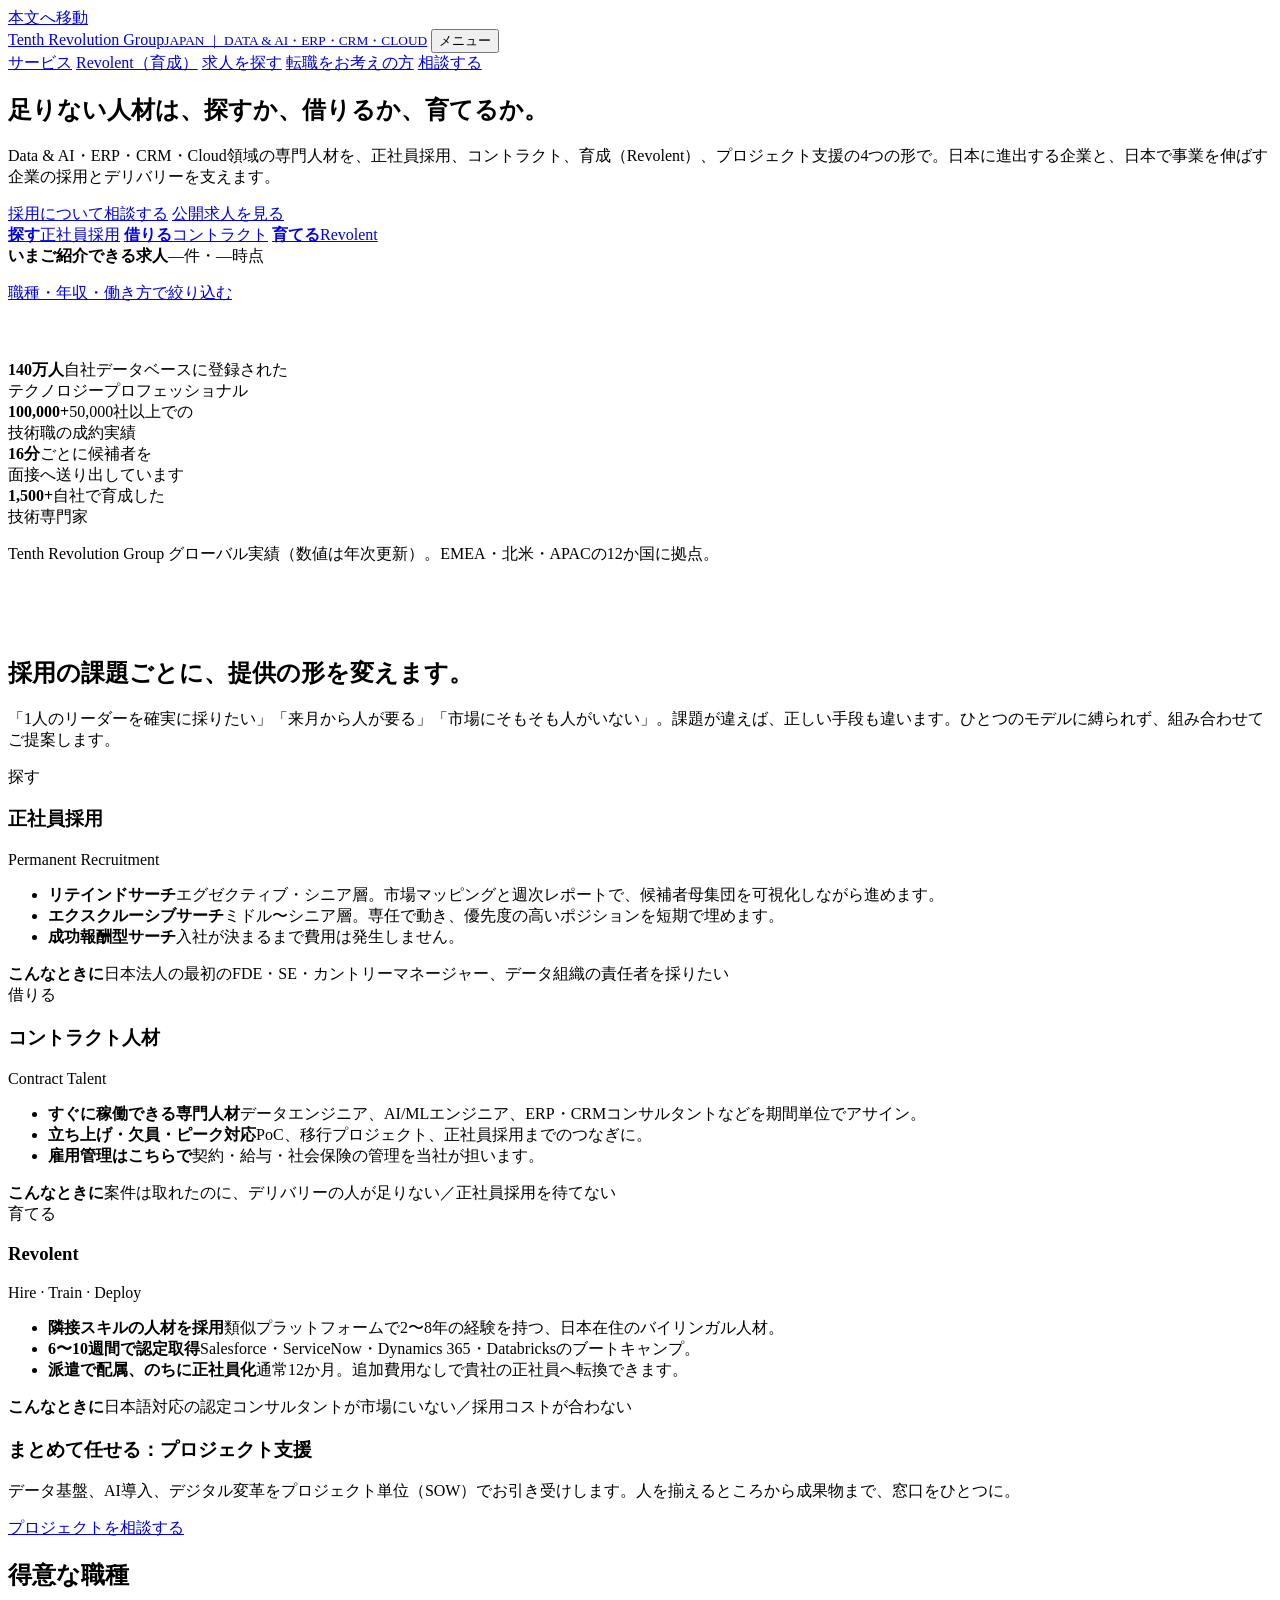
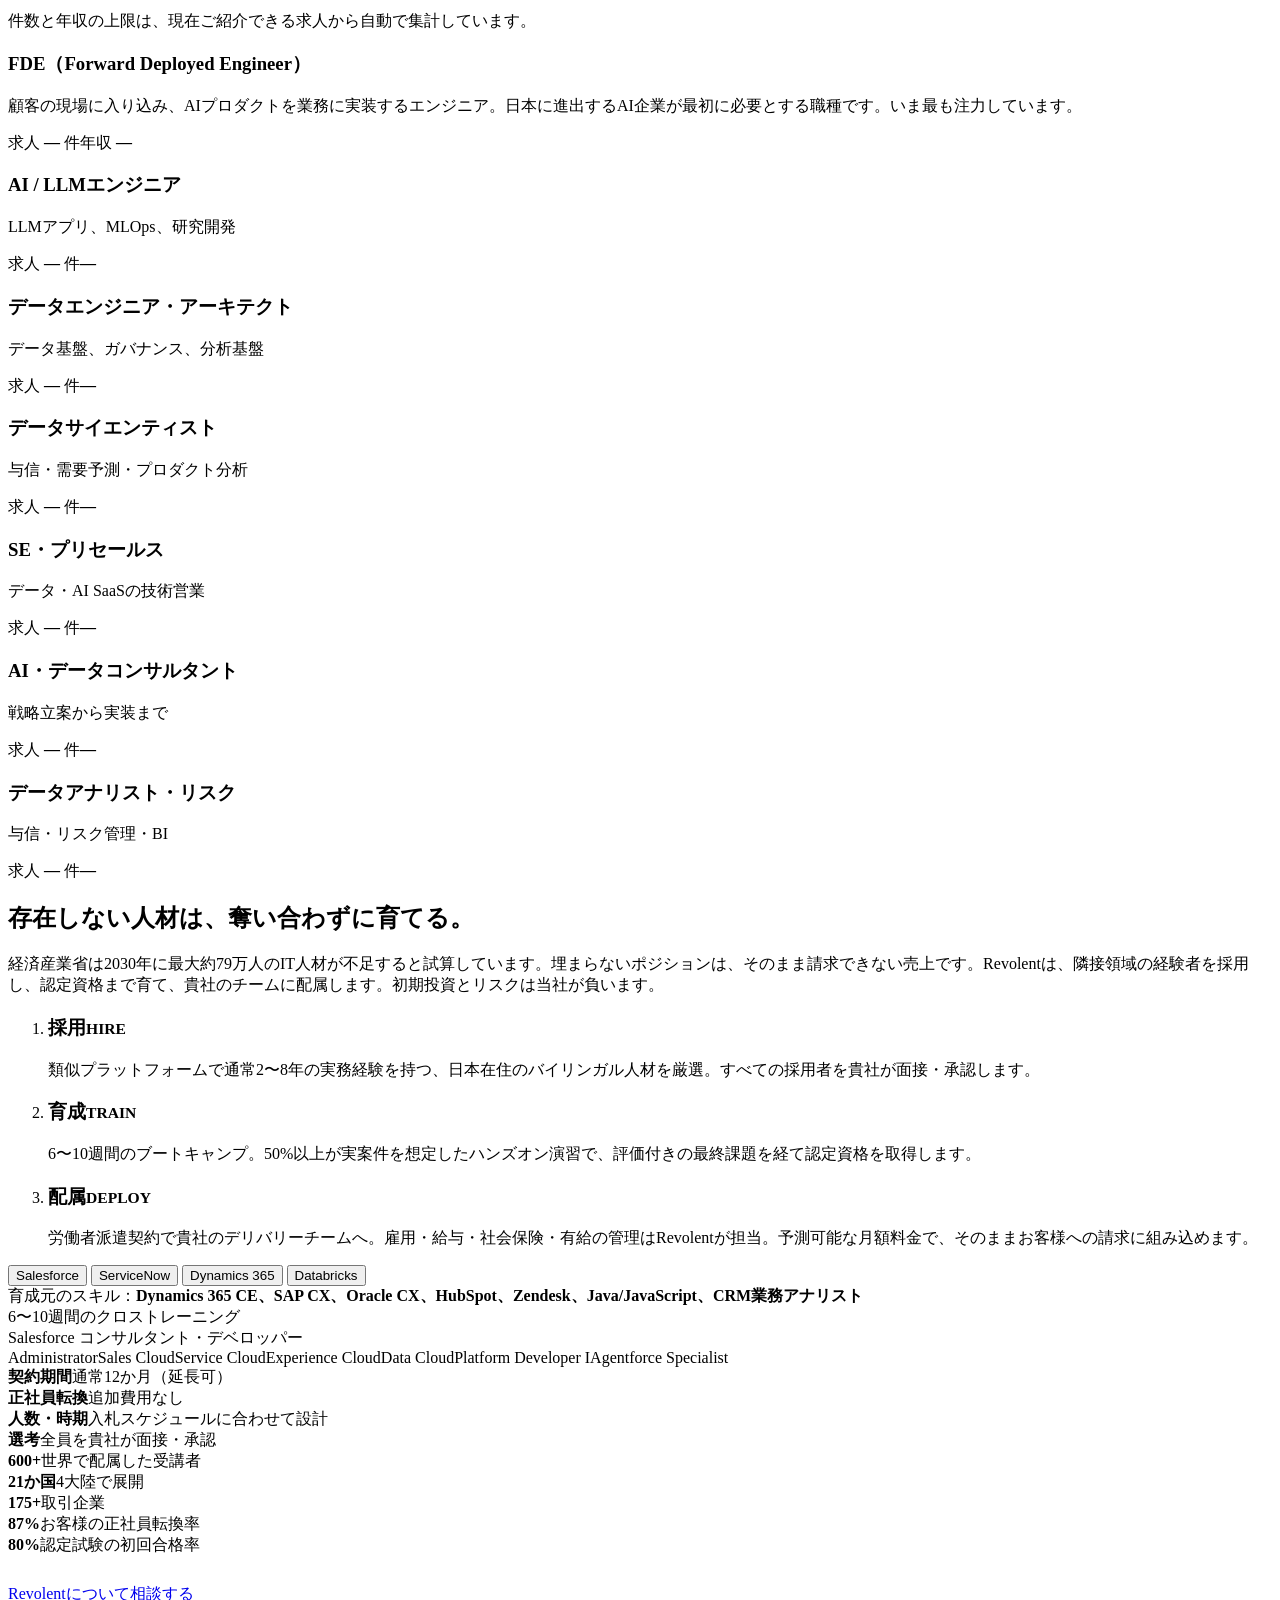
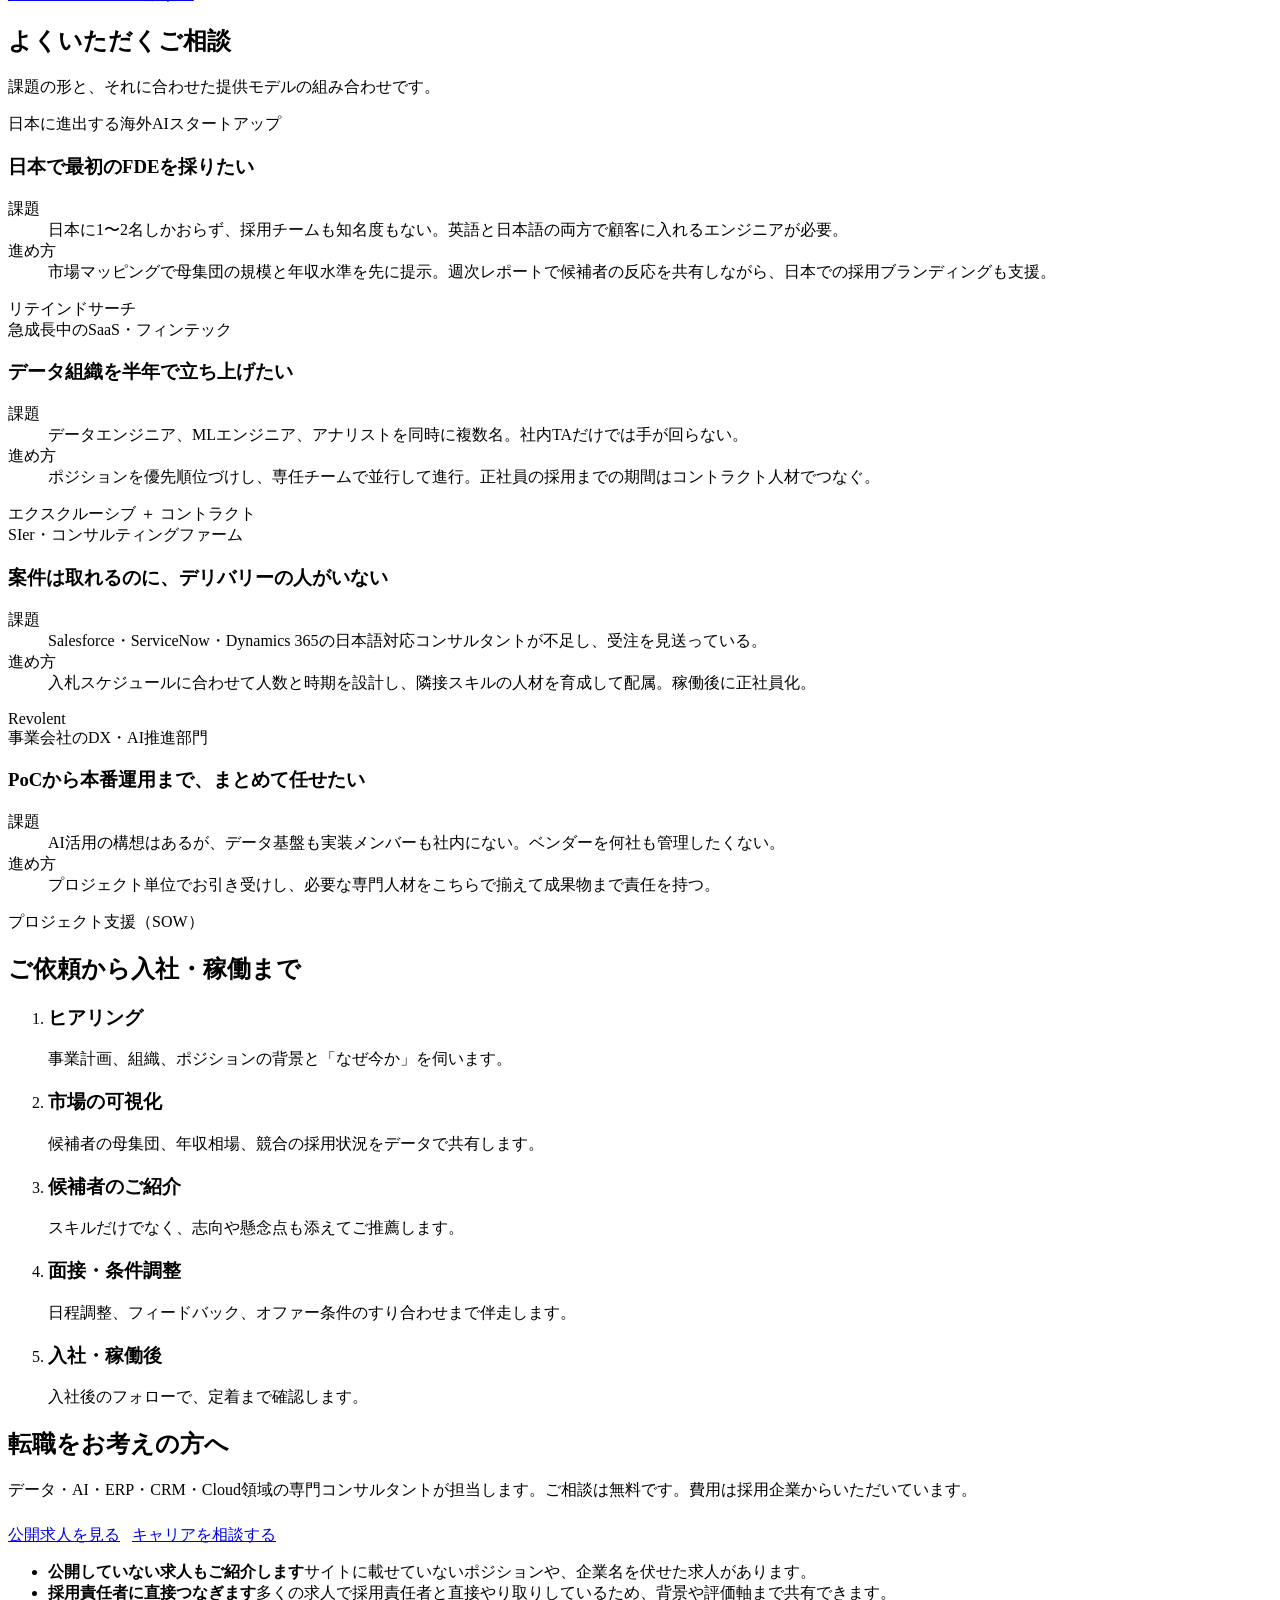
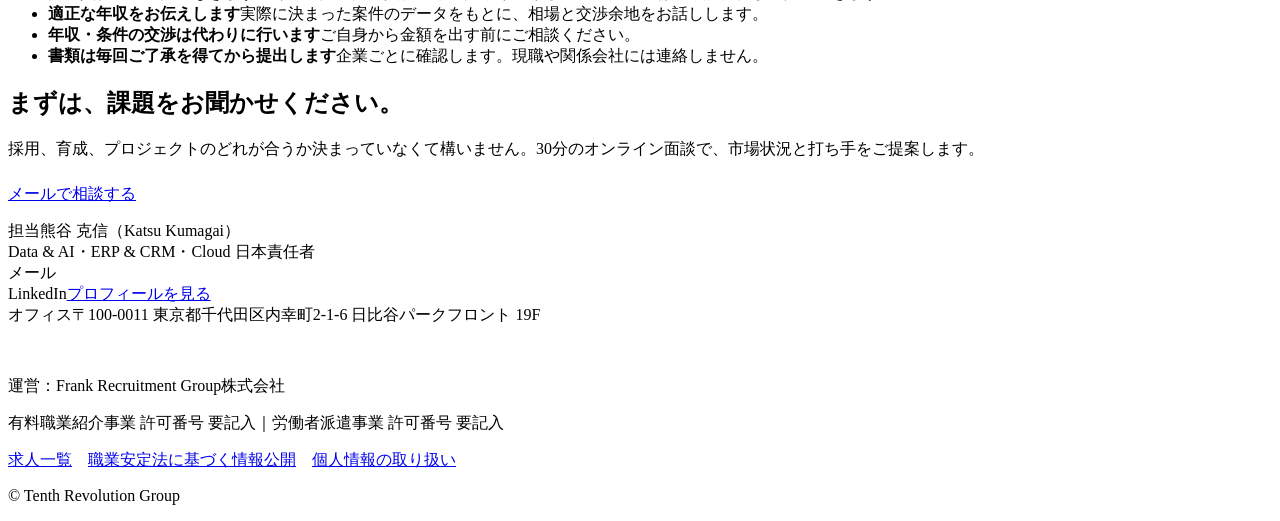
==== index.html @ 305a2424 "Add files via upload" ====
<!doctype html>
<html lang="ja">
<head>
<meta charset="utf-8">
<meta name="viewport" content="width=device-width,initial-scale=1">
<title>Tenth Revolution Group Japan｜Data & AI・ERP・CRM・Cloud 人材ソリューション</title>
<meta name="description" content="Data & AI、ERP、CRM、Cloud領域の専門人材を、正社員採用・コントラクト・育成（Revolent）・プロジェクト支援で日本企業と日本進出企業に届けます。">
<meta property="og:title" content="Tenth Revolution Group Japan">
<meta property="og:description" content="足りない人材は、探すか、借りるか、育てるか。Data & AI・ERP・CRM・Cloudの専門人材ソリューション。">
<meta property="og:type" content="website">
<link rel="preconnect" href="https://fonts.googleapis.com"><link rel="preconnect" href="https://fonts.gstatic.com" crossorigin>
<link href="https://fonts.googleapis.com/css2?family=Instrument+Sans:wght@500;600&family=Zen+Kaku+Gothic+New:wght@400;500;700;900&display=swap" rel="stylesheet">
<link rel="stylesheet" href="assets/style.css">
</head>
<body>
<a class="skip" href="#main">本文へ移動</a>

<header class="site-head">
  <div class="wrap">
    <a class="brand" href="index.html"><span>Tenth Revolution Group</span><small>JAPAN ｜ DATA & AI・ERP・CRM・CLOUD</small></a>
    <button class="menu-toggle" aria-expanded="false" aria-controls="nav">メニュー</button>
    <nav class="nav" id="nav">
      <a href="#services">サービス</a>
      <a href="#revolent">Revolent（育成）</a>
      <a href="jobs.html">求人を探す</a>
      <a href="#candidates">転職をお考えの方</a>
      <a class="btn btn-primary btn-sm" href="#contact">相談する</a>
    </nav>
  </div>
</header>

<main id="main">

<!-- HERO -->
<section class="hero">
  <div class="wrap">
    <div>
      <h1><span class="line">足りない人材は、</span><span class="line">探すか、借りるか、</span><span class="line">育てるか。</span></h1>
      <p class="lead">Data & AI・ERP・CRM・Cloud領域の専門人材を、正社員採用、コントラクト、育成（Revolent）、プロジェクト支援の4つの形で。日本に進出する企業と、日本で事業を伸ばす企業の採用とデリバリーを支えます。</p>
      <div class="cta">
        <a class="btn btn-primary" href="#contact">採用について相談する</a>
        <a class="btn btn-ghost" href="jobs.html">公開求人を見る</a>
      </div>
      <div class="hero-verbs">
        <a href="#svc-perm"><b>探す</b>正社員採用</a>
        <a href="#svc-contract"><b>借りる</b>コントラクト</a>
        <a href="#revolent"><b>育てる</b>Revolent</a>
      </div>
    </div>

    <aside class="ticker" aria-label="現在ご紹介可能な求人の一部">
      <div class="ticker-head"><strong>いまご紹介できる求人</strong><span><span class="num" data-count="all">—</span>件・<span class="num" data-updated>—</span>時点</span></div>
      <div class="ticker-window"><ul class="ticker-list" id="ticker-list"></ul></div>
      <div class="ticker-foot"><a href="jobs.html">職種・年収・働き方で絞り込む</a></div>
    </aside>
  </div>
</section>

<!-- STATS -->
<section class="band" style="padding:56px 0">
  <div class="wrap">
    <div class="stats">
      <div class="stat"><b>140万人</b><span>自社データベースに登録された<br>テクノロジープロフェッショナル</span></div>
      <div class="stat"><b>100,000+</b><span>50,000社以上での<br>技術職の成約実績</span></div>
      <div class="stat"><b>16分</b><span>ごとに候補者を<br>面接へ送り出しています</span></div>
      <div class="stat"><b>1,500+</b><span>自社で育成した<br>技術専門家</span></div>
    </div>
    <p class="stats-note">Tenth Revolution Group グローバル実績（数値は年次更新）。EMEA・北米・APACの12か国に拠点。</p>
  </div>
</section>

<!-- SERVICES -->
<section id="services">
  <div class="wrap">
    <div class="sec-head">
      <h2>採用の課題ごとに、提供の形を変えます。</h2>
      <p>「1人のリーダーを確実に採りたい」「来月から人が要る」「市場にそもそも人がいない」。課題が違えば、正しい手段も違います。ひとつのモデルに縛られず、組み合わせてご提案します。</p>
    </div>

    <div class="services">
      <article class="svc" id="svc-perm">
        <div class="verb" aria-hidden="true">探す</div>
        <h3>正社員採用</h3>
        <div class="en">Permanent Recruitment</div>
        <ul>
          <li><b>リテインドサーチ</b>エグゼクティブ・シニア層。市場マッピングと週次レポートで、候補者母集団を可視化しながら進めます。</li>
          <li><b>エクスクルーシブサーチ</b>ミドル〜シニア層。専任で動き、優先度の高いポジションを短期で埋めます。</li>
          <li><b>成功報酬型サーチ</b>入社が決まるまで費用は発生しません。</li>
        </ul>
        <div class="fit"><strong>こんなときに</strong>日本法人の最初のFDE・SE・カントリーマネージャー、データ組織の責任者を採りたい</div>
      </article>

      <article class="svc" id="svc-contract">
        <div class="verb" aria-hidden="true">借りる</div>
        <h3>コントラクト人材</h3>
        <div class="en">Contract Talent</div>
        <ul>
          <li><b>すぐに稼働できる専門人材</b>データエンジニア、AI/MLエンジニア、ERP・CRMコンサルタントなどを期間単位でアサイン。</li>
          <li><b>立ち上げ・欠員・ピーク対応</b>PoC、移行プロジェクト、正社員採用までのつなぎに。</li>
          <li><b>雇用管理はこちらで</b>契約・給与・社会保険の管理を当社が担います。</li>
        </ul>
        <div class="fit"><strong>こんなときに</strong>案件は取れたのに、デリバリーの人が足りない／正社員採用を待てない</div>
      </article>

      <article class="svc" id="svc-revolent">
        <div class="verb" aria-hidden="true">育てる</div>
        <h3>Revolent</h3>
        <div class="en">Hire · Train · Deploy</div>
        <ul>
          <li><b>隣接スキルの人材を採用</b>類似プラットフォームで2〜8年の経験を持つ、日本在住のバイリンガル人材。</li>
          <li><b>6〜10週間で認定取得</b>Salesforce・ServiceNow・Dynamics 365・Databricksのブートキャンプ。</li>
          <li><b>派遣で配属、のちに正社員化</b>通常12か月。追加費用なしで貴社の正社員へ転換できます。</li>
        </ul>
        <div class="fit"><strong>こんなときに</strong>日本語対応の認定コンサルタントが市場にいない／採用コストが合わない</div>
      </article>
    </div>

    <div class="sow">
      <div>
        <h3>まとめて任せる：プロジェクト支援</h3>
        <p>データ基盤、AI導入、デジタル変革をプロジェクト単位（SOW）でお引き受けします。人を揃えるところから成果物まで、窓口をひとつに。</p>
      </div>
      <a class="btn btn-ghost btn-sm" href="#contact" data-mail="プロジェクト支援について">プロジェクトを相談する</a>
    </div>
  </div>
</section>

<!-- FOCUS ROLES -->
<section class="band" id="roles">
  <div class="wrap">
    <div class="sec-head">
      <h2>得意な職種</h2>
      <p>件数と年収の上限は、現在ご紹介できる求人から自動で集計しています。</p>
    </div>
    <div class="roles">
      <a class="role lead" data-cat="FDE・ソリューション実装">
        <h3>FDE（Forward Deployed Engineer）</h3>
        <p>顧客の現場に入り込み、AIプロダクトを業務に実装するエンジニア。日本に進出するAI企業が最初に必要とする職種です。いま最も注力しています。</p>
        <div class="meta"><span>求人 <b data-n>—</b> 件</span><span>年収 <b data-max>—</b></span></div>
      </a>
      <a class="role" data-cat="AI / LLMエンジニア">
        <h3>AI / LLMエンジニア</h3><p>LLMアプリ、MLOps、研究開発</p>
        <div class="meta"><span>求人 <b data-n>—</b> 件</span><span><b data-max>—</b></span></div>
      </a>
      <a class="role" data-cat="データエンジニア / アーキテクト">
        <h3>データエンジニア・アーキテクト</h3><p>データ基盤、ガバナンス、分析基盤</p>
        <div class="meta"><span>求人 <b data-n>—</b> 件</span><span><b data-max>—</b></span></div>
      </a>
      <a class="role" data-cat="データサイエンティスト">
        <h3>データサイエンティスト</h3><p>与信・需要予測・プロダクト分析</p>
        <div class="meta"><span>求人 <b data-n>—</b> 件</span><span><b data-max>—</b></span></div>
      </a>
      <a class="role" data-cat="ソリューションエンジニア / プリセールス">
        <h3>SE・プリセールス</h3><p>データ・AI SaaSの技術営業</p>
        <div class="meta"><span>求人 <b data-n>—</b> 件</span><span><b data-max>—</b></span></div>
      </a>
      <a class="role" data-cat="AI・データコンサルタント">
        <h3>AI・データコンサルタント</h3><p>戦略立案から実装まで</p>
        <div class="meta"><span>求人 <b data-n>—</b> 件</span><span><b data-max>—</b></span></div>
      </a>
      <a class="role" data-cat="データアナリスト・リスク">
        <h3>データアナリスト・リスク</h3><p>与信・リスク管理・BI</p>
        <div class="meta"><span>求人 <b data-n>—</b> 件</span><span><b data-max>—</b></span></div>
      </a>
    </div>
  </div>
</section>

<!-- REVOLENT -->
<section class="dark" id="revolent">
  <div class="wrap">
    <div class="sec-head">
      <h2>存在しない人材は、奪い合わずに育てる。</h2>
      <p>経済産業省は2030年に最大約79万人のIT人材が不足すると試算しています。埋まらないポジションは、そのまま請求できない売上です。Revolentは、隣接領域の経験者を採用し、認定資格まで育て、貴社のチームに配属します。初期投資とリスクは当社が負います。</p>
    </div>

    <div class="rev-grid">
      <ol class="steps">
        <li><h3>採用<small>HIRE</small></h3><p>類似プラットフォームで通常2〜8年の実務経験を持つ、日本在住のバイリンガル人材を厳選。すべての採用者を貴社が面接・承認します。</p></li>
        <li><h3>育成<small>TRAIN</small></h3><p>6〜10週間のブートキャンプ。50%以上が実案件を想定したハンズオン演習で、評価付きの最終課題を経て認定資格を取得します。</p></li>
        <li><h3>配属<small>DEPLOY</small></h3><p>労働者派遣契約で貴社のデリバリーチームへ。雇用・給与・社会保険・有給の管理はRevolentが担当。予測可能な月額料金で、そのままお客様への請求に組み込めます。</p></li>
      </ol>

      <div>
        <div class="tabs" role="tablist" aria-label="育成プラットフォーム">
          <button role="tab" aria-selected="true" aria-controls="p-sf" id="t-sf">Salesforce</button>
          <button role="tab" aria-selected="false" aria-controls="p-sn" id="t-sn">ServiceNow</button>
          <button role="tab" aria-selected="false" aria-controls="p-ms" id="t-ms">Dynamics 365</button>
          <button role="tab" aria-selected="false" aria-controls="p-db" id="t-db">Databricks</button>
        </div>
        <div class="platform" role="tabpanel" id="p-sf" aria-labelledby="t-sf">
          <div class="from">育成元のスキル：<b>Dynamics 365 CE、SAP CX、Oracle CX、HubSpot、Zendesk、Java/JavaScript、CRM業務アナリスト</b></div>
          <div class="arrow">6〜10週間のクロストレーニング</div>
          <div class="to">Salesforce コンサルタント・デベロッパー</div>
          <div class="certs"><span>Administrator</span><span>Sales Cloud</span><span>Service Cloud</span><span>Experience Cloud</span><span>Data Cloud</span><span>Platform Developer I</span><span>Agentforce Specialist</span></div>
        </div>
        <div class="platform" role="tabpanel" id="p-sn" aria-labelledby="t-sn" hidden>
          <div class="from">育成元のスキル：<b>BMC Helix/Remedy、Jira Service Management、SAP、Salesforce、Power Platform、ITIL実務者</b></div>
          <div class="arrow">6〜10週間のクロストレーニング</div>
          <div class="to">ServiceNow コンサルタント・デベロッパー</div>
          <div class="certs"><span>CSA</span><span>CIS-ITSM</span><span>CIS-Discovery</span><span>CIS-CSM</span><span>CIS-HR</span><span>CIS-RC</span><span>CAD</span><span>Now Assist</span></div>
        </div>
        <div class="platform" role="tabpanel" id="p-ms" aria-labelledby="t-ms" hidden>
          <div class="from">育成元のスキル：<b>SAP ECC/S4HANA、Oracle EBS/NetSuite、Dynamics AX/NAV、.NET/C#、財務・SCM業務アナリスト</b></div>
          <div class="arrow">6〜10週間のクロストレーニング</div>
          <div class="to">Dynamics 365 CE・F&O コンサルタント</div>
          <div class="certs"><span>MB-910/920</span><span>MB-210</span><span>MB-230</span><span>PL-200</span><span>MB-310</span><span>MB-330</span><span>MB-500</span><span>Copilot Studio</span></div>
        </div>
        <div class="platform" role="tabpanel" id="p-db" aria-labelledby="t-db" hidden>
          <div class="from">育成元のスキル：<b>Snowflake、Informatica/Talend、Hadoop/Spark、Azure Data Factory/Synapse、AWS Glue/Redshift、Oracle/Teradata DWH</b></div>
          <div class="arrow">6〜10週間のクロストレーニング</div>
          <div class="to">Databricks データエンジニア</div>
          <div class="certs"><span>DE Associate</span><span>DE Professional</span><span>Spark Developer</span><span>Data Analyst Associate</span><span>GenAI Engineer Associate</span></div>
        </div>
        <div class="rev-terms">
          <div><b>契約期間</b>通常12か月（延長可）</div>
          <div><b>正社員転換</b>追加費用なし</div>
          <div><b>人数・時期</b>入札スケジュールに合わせて設計</div>
          <div><b>選考</b>全員を貴社が面接・承認</div>
        </div>
      </div>
    </div>

    <div class="rev-stats">
      <div><b>600+</b><span>世界で配属した受講者</span></div>
      <div><b>21か国</b><span>4大陸で展開</span></div>
      <div><b>175+</b><span>取引企業</span></div>
      <div><b>87%</b><span>お客様の正社員転換率</span></div>
      <div><b>80%</b><span>認定試験の初回合格率</span></div>
    </div>
    <p style="margin-top:28px"><a class="btn btn-primary" href="#contact" data-mail="Revolent（育成・配属）について">Revolentについて相談する</a></p>
  </div>
</section>

<!-- PATTERNS -->
<section id="patterns">
  <div class="wrap">
    <div class="sec-head">
      <h2>よくいただくご相談</h2>
      <p>課題の形と、それに合わせた提供モデルの組み合わせです。</p>
    </div>
    <div class="patterns">
      <article class="pattern">
        <div class="who">日本に進出する海外AIスタートアップ</div>
        <h3>日本で最初のFDEを採りたい</h3>
        <dl><dt>課題</dt><dd>日本に1〜2名しかおらず、採用チームも知名度もない。英語と日本語の両方で顧客に入れるエンジニアが必要。</dd>
        <dt>進め方</dt><dd>市場マッピングで母集団の規模と年収水準を先に提示。週次レポートで候補者の反応を共有しながら、日本での採用ブランディングも支援。</dd></dl>
        <span class="model">リテインドサーチ</span>
      </article>
      <article class="pattern">
        <div class="who">急成長中のSaaS・フィンテック</div>
        <h3>データ組織を半年で立ち上げたい</h3>
        <dl><dt>課題</dt><dd>データエンジニア、MLエンジニア、アナリストを同時に複数名。社内TAだけでは手が回らない。</dd>
        <dt>進め方</dt><dd>ポジションを優先順位づけし、専任チームで並行して進行。正社員の採用までの期間はコントラクト人材でつなぐ。</dd></dl>
        <span class="model">エクスクルーシブ ＋ コントラクト</span>
      </article>
      <article class="pattern">
        <div class="who">SIer・コンサルティングファーム</div>
        <h3>案件は取れるのに、デリバリーの人がいない</h3>
        <dl><dt>課題</dt><dd>Salesforce・ServiceNow・Dynamics 365の日本語対応コンサルタントが不足し、受注を見送っている。</dd>
        <dt>進め方</dt><dd>入札スケジュールに合わせて人数と時期を設計し、隣接スキルの人材を育成して配属。稼働後に正社員化。</dd></dl>
        <span class="model">Revolent</span>
      </article>
      <article class="pattern">
        <div class="who">事業会社のDX・AI推進部門</div>
        <h3>PoCから本番運用まで、まとめて任せたい</h3>
        <dl><dt>課題</dt><dd>AI活用の構想はあるが、データ基盤も実装メンバーも社内にない。ベンダーを何社も管理したくない。</dd>
        <dt>進め方</dt><dd>プロジェクト単位でお引き受けし、必要な専門人材をこちらで揃えて成果物まで責任を持つ。</dd></dl>
        <span class="model">プロジェクト支援（SOW）</span>
      </article>
    </div>
  </div>
</section>

<!-- PROCESS -->
<section class="band">
  <div class="wrap">
    <div class="sec-head"><h2>ご依頼から入社・稼働まで</h2></div>
    <ol class="process">
      <li><h3>ヒアリング</h3><p>事業計画、組織、ポジションの背景と「なぜ今か」を伺います。</p></li>
      <li><h3>市場の可視化</h3><p>候補者の母集団、年収相場、競合の採用状況をデータで共有します。</p></li>
      <li><h3>候補者のご紹介</h3><p>スキルだけでなく、志向や懸念点も添えてご推薦します。</p></li>
      <li><h3>面接・条件調整</h3><p>日程調整、フィードバック、オファー条件のすり合わせまで伴走します。</p></li>
      <li><h3>入社・稼働後</h3><p>入社後のフォローで、定着まで確認します。</p></li>
    </ol>
  </div>
</section>

<!-- CANDIDATES -->
<section id="candidates">
  <div class="wrap cand">
    <div class="sec-head" style="margin:0">
      <h2>転職をお考えの方へ</h2>
      <p>データ・AI・ERP・CRM・Cloud領域の専門コンサルタントが担当します。ご相談は無料です。費用は採用企業からいただいています。</p>
      <p style="margin-top:24px;display:flex;gap:12px;flex-wrap:wrap">
        <a class="btn btn-primary" href="jobs.html">公開求人を見る</a>
        <a class="btn btn-ghost" href="#contact" data-mail="転職相談">キャリアを相談する</a>
      </p>
    </div>
    <ul class="checks">
      <li><b>公開していない求人もご紹介します</b>サイトに載せていないポジションや、企業名を伏せた求人があります。</li>
      <li><b>採用責任者に直接つなぎます</b>多くの求人で採用責任者と直接やり取りしているため、背景や評価軸まで共有できます。</li>
      <li><b>適正な年収をお伝えします</b>実際に決まった案件のデータをもとに、相場と交渉余地をお話しします。</li>
      <li><b>年収・条件の交渉は代わりに行います</b>ご自身から金額を出す前にご相談ください。</li>
      <li><b>書類は毎回ご了承を得てから提出します</b>企業ごとに確認します。現職や関係会社には連絡しません。</li>
    </ul>
  </div>
</section>

<!-- CONTACT -->
<section class="dark" id="contact">
  <div class="wrap contact">
    <div>
      <h2>まずは、課題をお聞かせください。</h2>
      <p class="muted" style="margin-top:16px">採用、育成、プロジェクトのどれが合うか決まっていなくて構いません。30分のオンライン面談で、市場状況と打ち手をご提案します。</p>
      <p style="margin-top:24px;display:flex;gap:12px;flex-wrap:wrap">
        <a class="btn btn-primary" href="#" data-mail="お問い合わせ">メールで相談する</a>
        <span data-booking-wrap><a class="btn btn-ghost" style="border-color:#fff;color:#fff" href="#" data-booking>面談を予約する</a></span>
      </p>
    </div>
    <div class="contact-box">
      <div class="row"><span>担当</span>熊谷 克信（Katsu Kumagai）<br>Data & AI・ERP & CRM・Cloud 日本責任者</div>
      <div class="row"><span>メール</span><a class="mail" href="#" data-mail=""></a></div>
      <div class="row"><span>LinkedIn</span><a href="#" data-linkedin target="_blank" rel="noopener">プロフィールを見る</a></div>
      <div class="row"><span>オフィス</span>〒100-0011 東京都千代田区内幸町2-1-6 日比谷パークフロント 19F</div>
    </div>
  </div>
</section>
</main>

<footer class="site-foot">
  <div class="wrap">
    <div>
      <p><strong style="color:#fff">Tenth Revolution Group Japan</strong></p>
      <p>運営：Frank Recruitment Group株式会社</p>
      <p>有料職業紹介事業 許可番号 <span class="todo">要記入</span>｜労働者派遣事業 許可番号 <span class="todo">要記入</span></p>
    </div>
    <div>
      <p><a href="jobs.html">求人一覧</a>　<a href="disclosure.html">職業安定法に基づく情報公開</a>　<a href="disclosure.html#privacy">個人情報の取り扱い</a></p>
      <p>© Tenth Revolution Group</p>
    </div>
  </div>
</footer>

<script src="data/jobs.js"></script>
<script src="assets/site.js"></script>
</body>
</html>
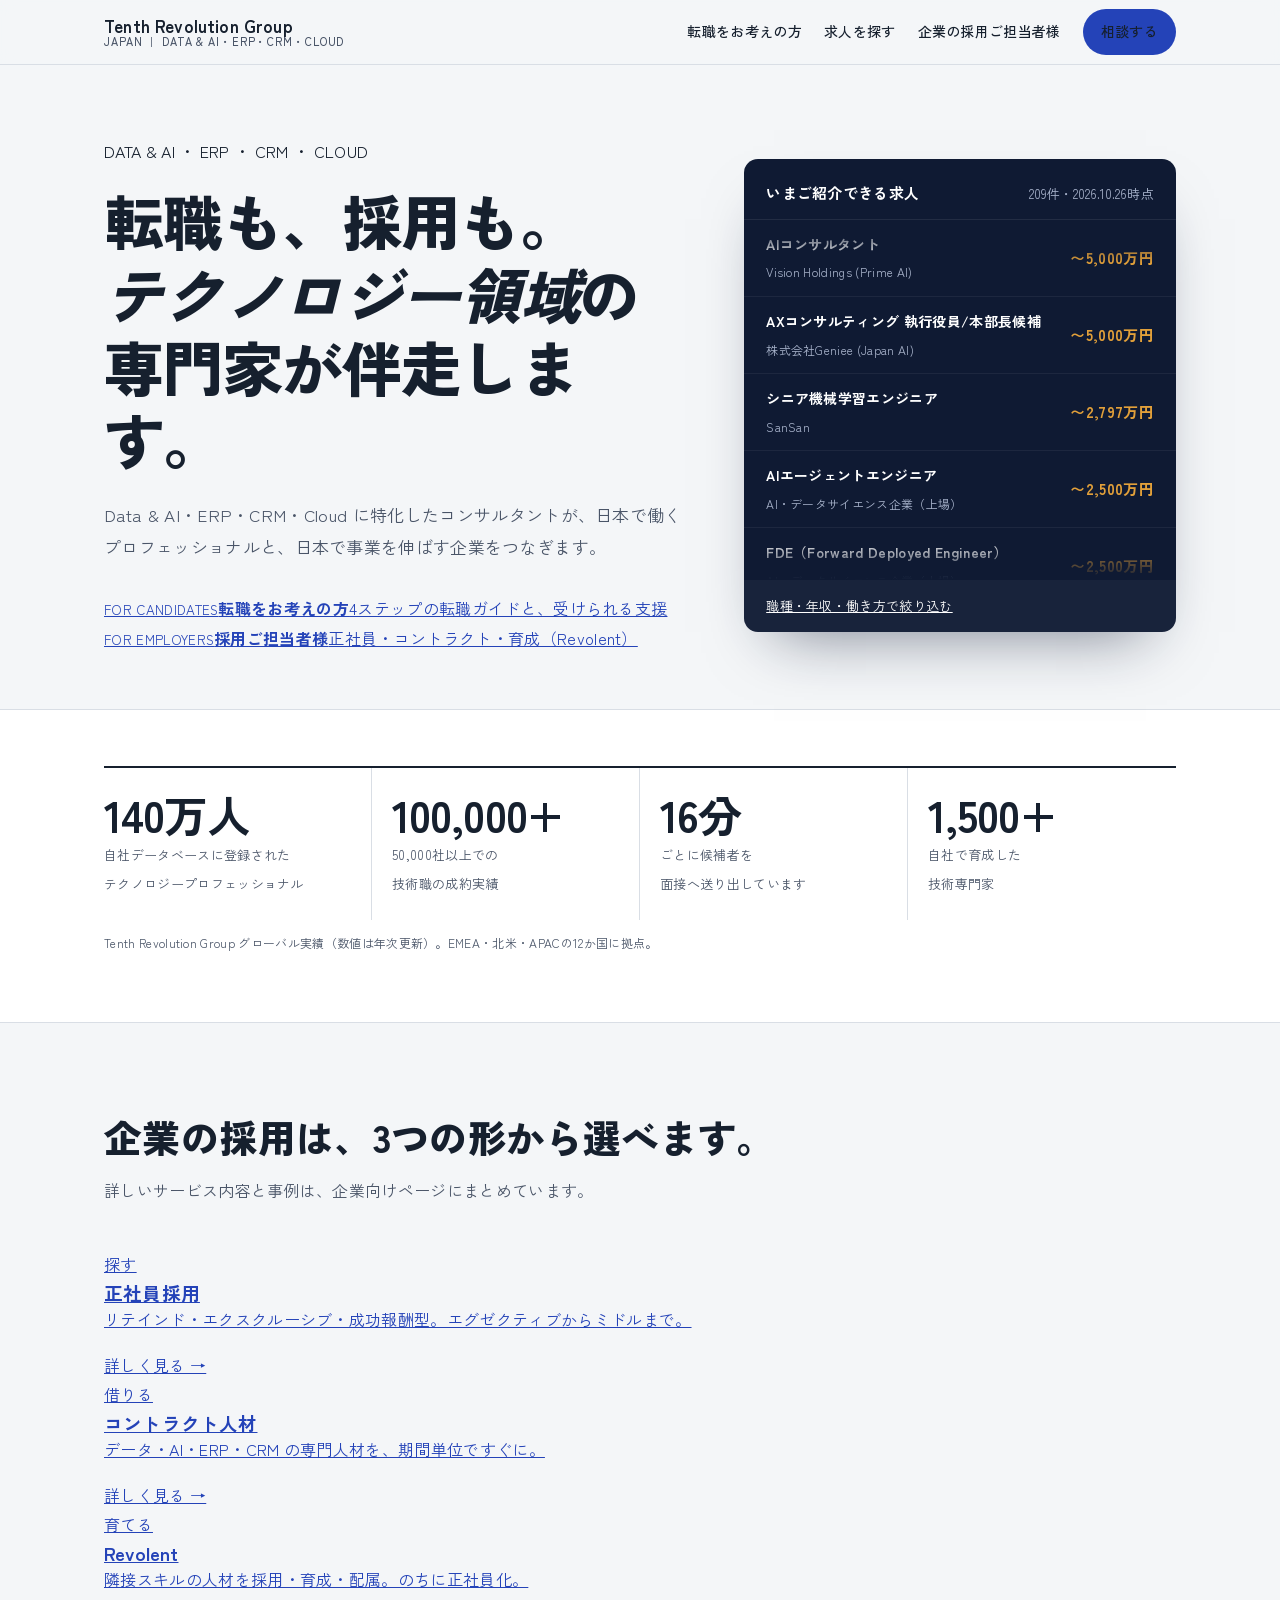
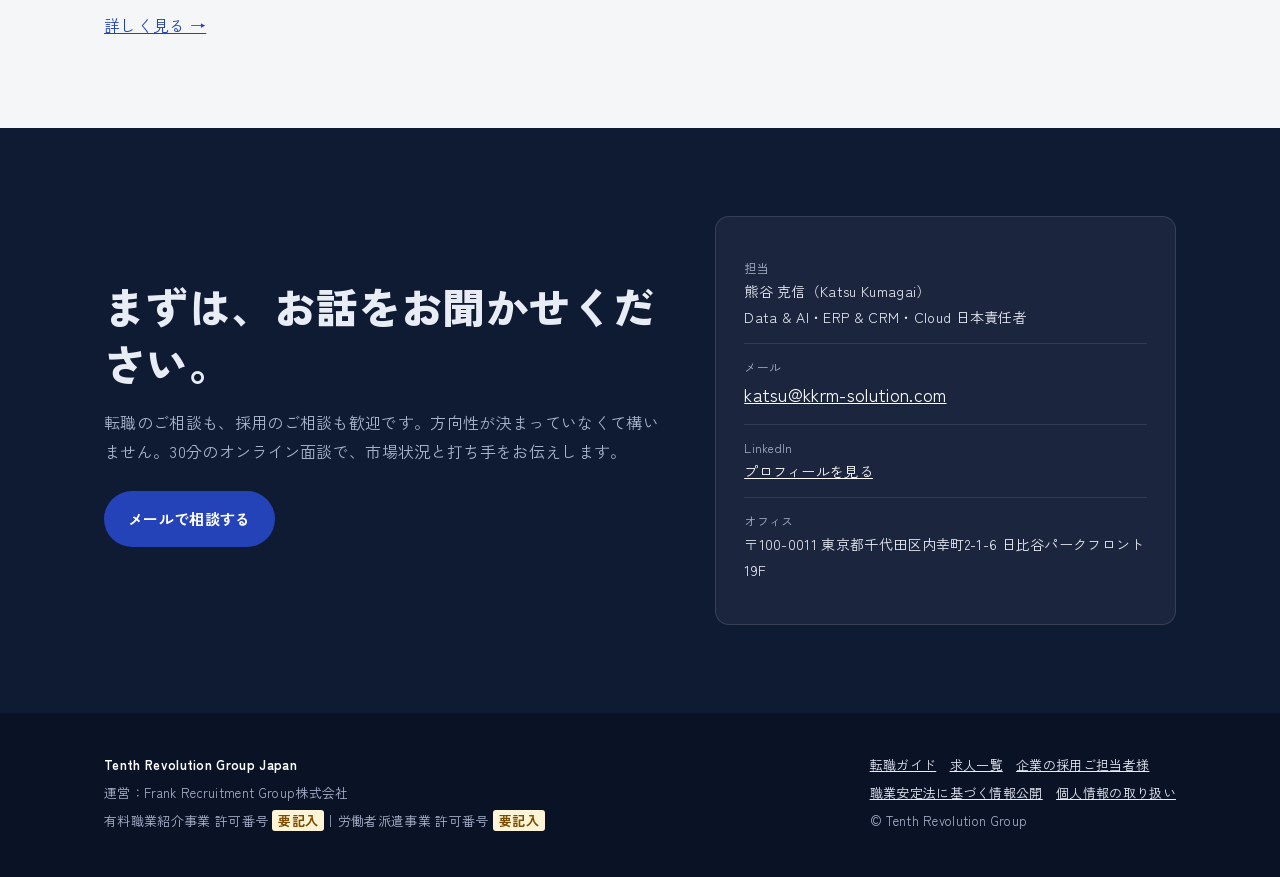
==== commit 5f330adc: "Add files via upload" ====
--- a/index.html
+++ b/index.html
@@ -3,13 +3,12 @@
 <head>
 <meta charset="utf-8">
 <meta name="viewport" content="width=device-width,initial-scale=1">
-<title>Tenth Revolution Group Japan｜Data & AI・ERP・CRM・Cloud 人材ソリューション</title>
-<meta name="description" content="Data & AI、ERP、CRM、Cloud領域の専門人材を、正社員採用・コントラクト・育成（Revolent）・プロジェクト支援で日本企業と日本進出企業に届けます。">
-<meta property="og:title" content="Tenth Revolution Group Japan">
-<meta property="og:description" content="足りない人材は、探すか、借りるか、育てるか。Data & AI・ERP・CRM・Cloudの専門人材ソリューション。">
+<title>Tenth Revolution Group Japan｜Data & AI・ERP・CRM・Cloud の転職・採用</title>
+<meta name="description" content="Data & AI、ERP、CRM、Cloud領域の転職支援と採用支援。専門コンサルタントが、求職者の方にも企業にも伴走します。">
+<meta property="og:title" content="Tenth Revolution Group Japan｜Data & AI・ERP・CRM・Cloud の転職・採用">
 <meta property="og:type" content="website">
 <link rel="preconnect" href="https://fonts.googleapis.com"><link rel="preconnect" href="https://fonts.gstatic.com" crossorigin>
-<link href="https://fonts.googleapis.com/css2?family=Instrument+Sans:wght@500;600&family=Zen+Kaku+Gothic+New:wght@400;500;700;900&display=swap" rel="stylesheet">
+<link href="https://fonts.googleapis.com/css2?family=Figtree:wght@500;600;700&family=Zen+Kaku+Gothic+New:wght@400;500;700;900&display=swap" rel="stylesheet">
 <link rel="stylesheet" href="assets/style.css">
 </head>
 <body>
@@ -20,10 +19,9 @@
     <a class="brand" href="index.html"><span>Tenth Revolution Group</span><small>JAPAN ｜ DATA & AI・ERP・CRM・CLOUD</small></a>
     <button class="menu-toggle" aria-expanded="false" aria-controls="nav">メニュー</button>
     <nav class="nav" id="nav">
-      <a href="#services">サービス</a>
-      <a href="#revolent">Revolent（育成）</a>
+      <a href="job-change.html">転職をお考えの方</a>
       <a href="jobs.html">求人を探す</a>
-      <a href="#candidates">転職をお考えの方</a>
+      <a href="hiring.html">企業の採用ご担当者様</a>
       <a class="btn btn-primary btn-sm" href="#contact">相談する</a>
     </nav>
   </div>
@@ -35,16 +33,12 @@
 <section class="hero">
   <div class="wrap">
     <div>
-      <h1><span class="line">足りない人材は、</span><span class="line">探すか、借りるか、</span><span class="line">育てるか。</span></h1>
-      <p class="lead">Data & AI・ERP・CRM・Cloud領域の専門人材を、正社員採用、コントラクト、育成（Revolent）、プロジェクト支援の4つの形で。日本に進出する企業と、日本で事業を伸ばす企業の採用とデリバリーを支えます。</p>
-      <div class="cta">
-        <a class="btn btn-primary" href="#contact">採用について相談する</a>
-        <a class="btn btn-ghost" href="jobs.html">公開求人を見る</a>
-      </div>
-      <div class="hero-verbs">
-        <a href="#svc-perm"><b>探す</b>正社員採用</a>
-        <a href="#svc-contract"><b>借りる</b>コントラクト</a>
-        <a href="#revolent"><b>育てる</b>Revolent</a>
+      <p class="eyebrow">DATA & AI ・ ERP ・ CRM ・ CLOUD</p>
+      <h1><span class="line">転職も、採用も。</span><span class="line"><em>テクノロジー領域</em>の</span><span class="line">専門家が伴走します。</span></h1>
+      <p class="lead">Data & AI・ERP・CRM・Cloud に特化したコンサルタントが、日本で働くプロフェッショナルと、日本で事業を伸ばす企業をつなぎます。</p>
+      <div class="doors">
+        <a class="door" href="job-change.html"><small>FOR CANDIDATES</small><b>転職をお考えの方</b><span>4ステップの転職ガイドと、受けられる支援</span></a>
+        <a class="door" href="hiring.html"><small>FOR EMPLOYERS</small><b>採用ご担当者様</b><span>正社員・コントラクト・育成（Revolent）</span></a>
       </div>
     </div>
 
@@ -69,241 +63,18 @@
   </div>
 </section>
 
-<!-- SERVICES -->
-<section id="services">
+<!-- TEASERS -->
+<section>
   <div class="wrap">
     <div class="sec-head">
-      <h2>採用の課題ごとに、提供の形を変えます。</h2>
-      <p>「1人のリーダーを確実に採りたい」「来月から人が要る」「市場にそもそも人がいない」。課題が違えば、正しい手段も違います。ひとつのモデルに縛られず、組み合わせてご提案します。</p>
+      <h2>企業の採用は、3つの形から選べます。</h2>
+      <p>詳しいサービス内容と事例は、企業向けページにまとめています。</p>
     </div>
-
-    <div class="services">
-      <article class="svc" id="svc-perm">
-        <div class="verb" aria-hidden="true">探す</div>
-        <h3>正社員採用</h3>
-        <div class="en">Permanent Recruitment</div>
-        <ul>
-          <li><b>リテインドサーチ</b>エグゼクティブ・シニア層。市場マッピングと週次レポートで、候補者母集団を可視化しながら進めます。</li>
-          <li><b>エクスクルーシブサーチ</b>ミドル〜シニア層。専任で動き、優先度の高いポジションを短期で埋めます。</li>
-          <li><b>成功報酬型サーチ</b>入社が決まるまで費用は発生しません。</li>
-        </ul>
-        <div class="fit"><strong>こんなときに</strong>日本法人の最初のFDE・SE・カントリーマネージャー、データ組織の責任者を採りたい</div>
-      </article>
-
-      <article class="svc" id="svc-contract">
-        <div class="verb" aria-hidden="true">借りる</div>
-        <h3>コントラクト人材</h3>
-        <div class="en">Contract Talent</div>
-        <ul>
-          <li><b>すぐに稼働できる専門人材</b>データエンジニア、AI/MLエンジニア、ERP・CRMコンサルタントなどを期間単位でアサイン。</li>
-          <li><b>立ち上げ・欠員・ピーク対応</b>PoC、移行プロジェクト、正社員採用までのつなぎに。</li>
-          <li><b>雇用管理はこちらで</b>契約・給与・社会保険の管理を当社が担います。</li>
-        </ul>
-        <div class="fit"><strong>こんなときに</strong>案件は取れたのに、デリバリーの人が足りない／正社員採用を待てない</div>
-      </article>
-
-      <article class="svc" id="svc-revolent">
-        <div class="verb" aria-hidden="true">育てる</div>
-        <h3>Revolent</h3>
-        <div class="en">Hire · Train · Deploy</div>
-        <ul>
-          <li><b>隣接スキルの人材を採用</b>類似プラットフォームで2〜8年の経験を持つ、日本在住のバイリンガル人材。</li>
-          <li><b>6〜10週間で認定取得</b>Salesforce・ServiceNow・Dynamics 365・Databricksのブートキャンプ。</li>
-          <li><b>派遣で配属、のちに正社員化</b>通常12か月。追加費用なしで貴社の正社員へ転換できます。</li>
-        </ul>
-        <div class="fit"><strong>こんなときに</strong>日本語対応の認定コンサルタントが市場にいない／採用コストが合わない</div>
-      </article>
+    <div class="teasers">
+      <a class="teaser" href="hiring.html#svc-perm"><div class="verb" aria-hidden="true">探す</div><h3>正社員採用</h3><p>リテインド・エクスクルーシブ・成功報酬型。エグゼクティブからミドルまで。</p><span class="more">詳しく見る →</span></a>
+      <a class="teaser" href="hiring.html#svc-contract"><div class="verb" aria-hidden="true">借りる</div><h3>コントラクト人材</h3><p>データ・AI・ERP・CRM の専門人材を、期間単位ですぐに。</p><span class="more">詳しく見る →</span></a>
+      <a class="teaser" href="hiring.html#revolent"><div class="verb" aria-hidden="true">育てる</div><h3>Revolent</h3><p>隣接スキルの人材を採用・育成・配属。のちに正社員化。</p><span class="more">詳しく見る →</span></a>
     </div>
-
-    <div class="sow">
-      <div>
-        <h3>まとめて任せる：プロジェクト支援</h3>
-        <p>データ基盤、AI導入、デジタル変革をプロジェクト単位（SOW）でお引き受けします。人を揃えるところから成果物まで、窓口をひとつに。</p>
-      </div>
-      <a class="btn btn-ghost btn-sm" href="#contact" data-mail="プロジェクト支援について">プロジェクトを相談する</a>
-    </div>
-  </div>
-</section>
-
-<!-- FOCUS ROLES -->
-<section class="band" id="roles">
-  <div class="wrap">
-    <div class="sec-head">
-      <h2>得意な職種</h2>
-      <p>件数と年収の上限は、現在ご紹介できる求人から自動で集計しています。</p>
-    </div>
-    <div class="roles">
-      <a class="role lead" data-cat="FDE・ソリューション実装">
-        <h3>FDE（Forward Deployed Engineer）</h3>
-        <p>顧客の現場に入り込み、AIプロダクトを業務に実装するエンジニア。日本に進出するAI企業が最初に必要とする職種です。いま最も注力しています。</p>
-        <div class="meta"><span>求人 <b data-n>—</b> 件</span><span>年収 <b data-max>—</b></span></div>
-      </a>
-      <a class="role" data-cat="AI / LLMエンジニア">
-        <h3>AI / LLMエンジニア</h3><p>LLMアプリ、MLOps、研究開発</p>
-        <div class="meta"><span>求人 <b data-n>—</b> 件</span><span><b data-max>—</b></span></div>
-      </a>
-      <a class="role" data-cat="データエンジニア / アーキテクト">
-        <h3>データエンジニア・アーキテクト</h3><p>データ基盤、ガバナンス、分析基盤</p>
-        <div class="meta"><span>求人 <b data-n>—</b> 件</span><span><b data-max>—</b></span></div>
-      </a>
-      <a class="role" data-cat="データサイエンティスト">
-        <h3>データサイエンティスト</h3><p>与信・需要予測・プロダクト分析</p>
-        <div class="meta"><span>求人 <b data-n>—</b> 件</span><span><b data-max>—</b></span></div>
-      </a>
-      <a class="role" data-cat="ソリューションエンジニア / プリセールス">
-        <h3>SE・プリセールス</h3><p>データ・AI SaaSの技術営業</p>
-        <div class="meta"><span>求人 <b data-n>—</b> 件</span><span><b data-max>—</b></span></div>
-      </a>
-      <a class="role" data-cat="AI・データコンサルタント">
-        <h3>AI・データコンサルタント</h3><p>戦略立案から実装まで</p>
-        <div class="meta"><span>求人 <b data-n>—</b> 件</span><span><b data-max>—</b></span></div>
-      </a>
-      <a class="role" data-cat="データアナリスト・リスク">
-        <h3>データアナリスト・リスク</h3><p>与信・リスク管理・BI</p>
-        <div class="meta"><span>求人 <b data-n>—</b> 件</span><span><b data-max>—</b></span></div>
-      </a>
-    </div>
-  </div>
-</section>
-
-<!-- REVOLENT -->
-<section class="dark" id="revolent">
-  <div class="wrap">
-    <div class="sec-head">
-      <h2>存在しない人材は、奪い合わずに育てる。</h2>
-      <p>経済産業省は2030年に最大約79万人のIT人材が不足すると試算しています。埋まらないポジションは、そのまま請求できない売上です。Revolentは、隣接領域の経験者を採用し、認定資格まで育て、貴社のチームに配属します。初期投資とリスクは当社が負います。</p>
-    </div>
-
-    <div class="rev-grid">
-      <ol class="steps">
-        <li><h3>採用<small>HIRE</small></h3><p>類似プラットフォームで通常2〜8年の実務経験を持つ、日本在住のバイリンガル人材を厳選。すべての採用者を貴社が面接・承認します。</p></li>
-        <li><h3>育成<small>TRAIN</small></h3><p>6〜10週間のブートキャンプ。50%以上が実案件を想定したハンズオン演習で、評価付きの最終課題を経て認定資格を取得します。</p></li>
-        <li><h3>配属<small>DEPLOY</small></h3><p>労働者派遣契約で貴社のデリバリーチームへ。雇用・給与・社会保険・有給の管理はRevolentが担当。予測可能な月額料金で、そのままお客様への請求に組み込めます。</p></li>
-      </ol>
-
-      <div>
-        <div class="tabs" role="tablist" aria-label="育成プラットフォーム">
-          <button role="tab" aria-selected="true" aria-controls="p-sf" id="t-sf">Salesforce</button>
-          <button role="tab" aria-selected="false" aria-controls="p-sn" id="t-sn">ServiceNow</button>
-          <button role="tab" aria-selected="false" aria-controls="p-ms" id="t-ms">Dynamics 365</button>
-          <button role="tab" aria-selected="false" aria-controls="p-db" id="t-db">Databricks</button>
-        </div>
-        <div class="platform" role="tabpanel" id="p-sf" aria-labelledby="t-sf">
-          <div class="from">育成元のスキル：<b>Dynamics 365 CE、SAP CX、Oracle CX、HubSpot、Zendesk、Java/JavaScript、CRM業務アナリスト</b></div>
-          <div class="arrow">6〜10週間のクロストレーニング</div>
-          <div class="to">Salesforce コンサルタント・デベロッパー</div>
-          <div class="certs"><span>Administrator</span><span>Sales Cloud</span><span>Service Cloud</span><span>Experience Cloud</span><span>Data Cloud</span><span>Platform Developer I</span><span>Agentforce Specialist</span></div>
-        </div>
-        <div class="platform" role="tabpanel" id="p-sn" aria-labelledby="t-sn" hidden>
-          <div class="from">育成元のスキル：<b>BMC Helix/Remedy、Jira Service Management、SAP、Salesforce、Power Platform、ITIL実務者</b></div>
-          <div class="arrow">6〜10週間のクロストレーニング</div>
-          <div class="to">ServiceNow コンサルタント・デベロッパー</div>
-          <div class="certs"><span>CSA</span><span>CIS-ITSM</span><span>CIS-Discovery</span><span>CIS-CSM</span><span>CIS-HR</span><span>CIS-RC</span><span>CAD</span><span>Now Assist</span></div>
-        </div>
-        <div class="platform" role="tabpanel" id="p-ms" aria-labelledby="t-ms" hidden>
-          <div class="from">育成元のスキル：<b>SAP ECC/S4HANA、Oracle EBS/NetSuite、Dynamics AX/NAV、.NET/C#、財務・SCM業務アナリスト</b></div>
-          <div class="arrow">6〜10週間のクロストレーニング</div>
-          <div class="to">Dynamics 365 CE・F&O コンサルタント</div>
-          <div class="certs"><span>MB-910/920</span><span>MB-210</span><span>MB-230</span><span>PL-200</span><span>MB-310</span><span>MB-330</span><span>MB-500</span><span>Copilot Studio</span></div>
-        </div>
-        <div class="platform" role="tabpanel" id="p-db" aria-labelledby="t-db" hidden>
-          <div class="from">育成元のスキル：<b>Snowflake、Informatica/Talend、Hadoop/Spark、Azure Data Factory/Synapse、AWS Glue/Redshift、Oracle/Teradata DWH</b></div>
-          <div class="arrow">6〜10週間のクロストレーニング</div>
-          <div class="to">Databricks データエンジニア</div>
-          <div class="certs"><span>DE Associate</span><span>DE Professional</span><span>Spark Developer</span><span>Data Analyst Associate</span><span>GenAI Engineer Associate</span></div>
-        </div>
-        <div class="rev-terms">
-          <div><b>契約期間</b>通常12か月（延長可）</div>
-          <div><b>正社員転換</b>追加費用なし</div>
-          <div><b>人数・時期</b>入札スケジュールに合わせて設計</div>
-          <div><b>選考</b>全員を貴社が面接・承認</div>
-        </div>
-      </div>
-    </div>
-
-    <div class="rev-stats">
-      <div><b>600+</b><span>世界で配属した受講者</span></div>
-      <div><b>21か国</b><span>4大陸で展開</span></div>
-      <div><b>175+</b><span>取引企業</span></div>
-      <div><b>87%</b><span>お客様の正社員転換率</span></div>
-      <div><b>80%</b><span>認定試験の初回合格率</span></div>
-    </div>
-    <p style="margin-top:28px"><a class="btn btn-primary" href="#contact" data-mail="Revolent（育成・配属）について">Revolentについて相談する</a></p>
-  </div>
-</section>
-
-<!-- PATTERNS -->
-<section id="patterns">
-  <div class="wrap">
-    <div class="sec-head">
-      <h2>よくいただくご相談</h2>
-      <p>課題の形と、それに合わせた提供モデルの組み合わせです。</p>
-    </div>
-    <div class="patterns">
-      <article class="pattern">
-        <div class="who">日本に進出する海外AIスタートアップ</div>
-        <h3>日本で最初のFDEを採りたい</h3>
-        <dl><dt>課題</dt><dd>日本に1〜2名しかおらず、採用チームも知名度もない。英語と日本語の両方で顧客に入れるエンジニアが必要。</dd>
-        <dt>進め方</dt><dd>市場マッピングで母集団の規模と年収水準を先に提示。週次レポートで候補者の反応を共有しながら、日本での採用ブランディングも支援。</dd></dl>
-        <span class="model">リテインドサーチ</span>
-      </article>
-      <article class="pattern">
-        <div class="who">急成長中のSaaS・フィンテック</div>
-        <h3>データ組織を半年で立ち上げたい</h3>
-        <dl><dt>課題</dt><dd>データエンジニア、MLエンジニア、アナリストを同時に複数名。社内TAだけでは手が回らない。</dd>
-        <dt>進め方</dt><dd>ポジションを優先順位づけし、専任チームで並行して進行。正社員の採用までの期間はコントラクト人材でつなぐ。</dd></dl>
-        <span class="model">エクスクルーシブ ＋ コントラクト</span>
-      </article>
-      <article class="pattern">
-        <div class="who">SIer・コンサルティングファーム</div>
-        <h3>案件は取れるのに、デリバリーの人がいない</h3>
-        <dl><dt>課題</dt><dd>Salesforce・ServiceNow・Dynamics 365の日本語対応コンサルタントが不足し、受注を見送っている。</dd>
-        <dt>進め方</dt><dd>入札スケジュールに合わせて人数と時期を設計し、隣接スキルの人材を育成して配属。稼働後に正社員化。</dd></dl>
-        <span class="model">Revolent</span>
-      </article>
-      <article class="pattern">
-        <div class="who">事業会社のDX・AI推進部門</div>
-        <h3>PoCから本番運用まで、まとめて任せたい</h3>
-        <dl><dt>課題</dt><dd>AI活用の構想はあるが、データ基盤も実装メンバーも社内にない。ベンダーを何社も管理したくない。</dd>
-        <dt>進め方</dt><dd>プロジェクト単位でお引き受けし、必要な専門人材をこちらで揃えて成果物まで責任を持つ。</dd></dl>
-        <span class="model">プロジェクト支援（SOW）</span>
-      </article>
-    </div>
-  </div>
-</section>
-
-<!-- PROCESS -->
-<section class="band">
-  <div class="wrap">
-    <div class="sec-head"><h2>ご依頼から入社・稼働まで</h2></div>
-    <ol class="process">
-      <li><h3>ヒアリング</h3><p>事業計画、組織、ポジションの背景と「なぜ今か」を伺います。</p></li>
-      <li><h3>市場の可視化</h3><p>候補者の母集団、年収相場、競合の採用状況をデータで共有します。</p></li>
-      <li><h3>候補者のご紹介</h3><p>スキルだけでなく、志向や懸念点も添えてご推薦します。</p></li>
-      <li><h3>面接・条件調整</h3><p>日程調整、フィードバック、オファー条件のすり合わせまで伴走します。</p></li>
-      <li><h3>入社・稼働後</h3><p>入社後のフォローで、定着まで確認します。</p></li>
-    </ol>
-  </div>
-</section>
-
-<!-- CANDIDATES -->
-<section id="candidates">
-  <div class="wrap cand">
-    <div class="sec-head" style="margin:0">
-      <h2>転職をお考えの方へ</h2>
-      <p>データ・AI・ERP・CRM・Cloud領域の専門コンサルタントが担当します。ご相談は無料です。費用は採用企業からいただいています。</p>
-      <p style="margin-top:24px;display:flex;gap:12px;flex-wrap:wrap">
-        <a class="btn btn-primary" href="jobs.html">公開求人を見る</a>
-        <a class="btn btn-ghost" href="#contact" data-mail="転職相談">キャリアを相談する</a>
-      </p>
-    </div>
-    <ul class="checks">
-      <li><b>公開していない求人もご紹介します</b>サイトに載せていないポジションや、企業名を伏せた求人があります。</li>
-      <li><b>採用責任者に直接つなぎます</b>多くの求人で採用責任者と直接やり取りしているため、背景や評価軸まで共有できます。</li>
-      <li><b>適正な年収をお伝えします</b>実際に決まった案件のデータをもとに、相場と交渉余地をお話しします。</li>
-      <li><b>年収・条件の交渉は代わりに行います</b>ご自身から金額を出す前にご相談ください。</li>
-      <li><b>書類は毎回ご了承を得てから提出します</b>企業ごとに確認します。現職や関係会社には連絡しません。</li>
-    </ul>
   </div>
 </section>
 
@@ -311,8 +82,8 @@
 <section class="dark" id="contact">
   <div class="wrap contact">
     <div>
-      <h2>まずは、課題をお聞かせください。</h2>
-      <p class="muted" style="margin-top:16px">採用、育成、プロジェクトのどれが合うか決まっていなくて構いません。30分のオンライン面談で、市場状況と打ち手をご提案します。</p>
+      <h2>まずは、お話をお聞かせください。</h2>
+      <p class="muted" style="margin-top:16px">転職のご相談も、採用のご相談も歓迎です。方向性が決まっていなくて構いません。30分のオンライン面談で、市場状況と打ち手をお伝えします。</p>
       <p style="margin-top:24px;display:flex;gap:12px;flex-wrap:wrap">
         <a class="btn btn-primary" href="#" data-mail="お問い合わせ">メールで相談する</a>
         <span data-booking-wrap><a class="btn btn-ghost" style="border-color:#fff;color:#fff" href="#" data-booking>面談を予約する</a></span>
@@ -336,7 +107,8 @@
       <p>有料職業紹介事業 許可番号 <span class="todo">要記入</span>｜労働者派遣事業 許可番号 <span class="todo">要記入</span></p>
     </div>
     <div>
-      <p><a href="jobs.html">求人一覧</a>　<a href="disclosure.html">職業安定法に基づく情報公開</a>　<a href="disclosure.html#privacy">個人情報の取り扱い</a></p>
+      <p><a href="job-change.html">転職ガイド</a>　<a href="jobs.html">求人一覧</a>　<a href="hiring.html">企業の採用ご担当者様</a></p>
+      <p><a href="disclosure.html">職業安定法に基づく情報公開</a>　<a href="disclosure.html#privacy">個人情報の取り扱い</a></p>
       <p>© Tenth Revolution Group</p>
     </div>
   </div>
--- a/assets/style.css
+++ b/assets/style.css
@@ -0,0 +1,263 @@
+/* ===== Tokens ===== */
+:root{
+  --ink:#16202E;        /* 本文・見出し */
+  --ink-2:#4A5568;      /* 補足テキスト */
+  --line:#D9DEE5;       /* 罫線 */
+  --paper:#F4F6F8;      /* 背景 */
+  --card:#FFFFFF;
+  --cobalt:#2443B8;     /* アクション・リンク */
+  --cobalt-deep:#18307F;
+  --saffron:#E2A03A;    /* 年収バー・データ */
+  --saffron-soft:#FBEFD9;
+  --night:#0F1A33;      /* 濃色セクション */
+  --radius-s:6px;
+  --radius-l:14px;
+  --wrap:1120px;
+  --jp:"Zen Kaku Gothic New",system-ui,"Hiragino Sans","Noto Sans JP",sans-serif;
+  --num:"Instrument Sans","Zen Kaku Gothic New",system-ui,sans-serif;
+}
+*{box-sizing:border-box}
+html{scroll-behavior:smooth}
+body{margin:0;background:var(--paper);color:var(--ink);font-family:var(--jp);font-size:16px;line-height:1.85;letter-spacing:.02em;-webkit-font-smoothing:antialiased}
+img{max-width:100%}
+a{color:var(--cobalt)}
+a:focus-visible,button:focus-visible,input:focus-visible,select:focus-visible,summary:focus-visible{outline:3px solid var(--saffron);outline-offset:2px;border-radius:4px}
+.wrap{max-width:var(--wrap);margin:0 auto;padding:0 24px}
+.num{font-family:var(--num);font-feature-settings:"tnum";letter-spacing:0}
+h1,h2,h3{line-height:1.35;letter-spacing:.01em;margin:0}
+p{margin:0 0 1em}
+.muted{color:var(--ink-2)}
+.skip{position:absolute;left:-999px}.skip:focus{left:16px;top:16px;background:#fff;padding:8px 12px;z-index:99}
+
+/* ===== Header ===== */
+.site-head{position:sticky;top:0;z-index:40;background:rgba(244,246,248,.92);backdrop-filter:blur(8px);border-bottom:1px solid var(--line)}
+.site-head .wrap{display:flex;align-items:center;gap:24px;height:64px}
+.brand{display:flex;flex-direction:column;line-height:1.1;text-decoration:none;color:var(--ink);font-weight:700}
+.brand span{font-family:var(--num);font-size:17px;letter-spacing:.01em}
+.brand small{font-size:11px;color:var(--ink-2);font-weight:500;letter-spacing:.08em}
+.nav{display:flex;gap:22px;margin-left:auto;align-items:center}
+.nav a{color:var(--ink);text-decoration:none;font-size:14px;font-weight:500}
+.nav a:hover{color:var(--cobalt)}
+.nav a[aria-current="page"]{color:var(--cobalt);font-weight:700}
+.btn{display:inline-flex;align-items:center;justify-content:center;gap:8px;padding:12px 22px;border-radius:999px;font-weight:700;font-size:15px;text-decoration:none;border:2px solid transparent;cursor:pointer;font-family:var(--jp);transition:background .15s,color .15s}
+.btn-primary{background:var(--cobalt);color:#fff}
+.btn-primary:hover{background:var(--cobalt-deep)}
+.btn-ghost{border-color:var(--ink);color:var(--ink);background:transparent}
+.btn-ghost:hover{background:var(--ink);color:#fff}
+.btn-sm{padding:8px 16px;font-size:14px}
+.menu-toggle{display:none;white-space:nowrap;margin-left:auto;background:none;border:1px solid var(--line);border-radius:8px;padding:6px 10px;font:inherit;font-size:14px}
+@media (max-width:820px){
+  .menu-toggle{display:block}
+  .nav{display:none;position:absolute;top:64px;left:0;right:0;background:var(--paper);flex-direction:column;align-items:flex-start;padding:16px 24px 24px;border-bottom:1px solid var(--line);gap:14px}
+  .nav.open{display:flex}
+}
+
+/* ===== Hero ===== */
+.hero{padding:72px 0 56px}
+.hero .wrap{display:grid;grid-template-columns:1.15fr .85fr;gap:56px;align-items:center}
+.hero h1{font-size:clamp(34px,5.2vw,60px);font-weight:900;letter-spacing:-.01em;line-height:1.22}
+.hero h1 .line{display:block}
+.hero .lead{font-size:17px;color:var(--ink-2);max-width:34em;margin:24px 0 32px}
+.hero .cta{display:flex;gap:12px;flex-wrap:wrap}
+.hero-verbs{display:flex;gap:10px;margin-top:36px;flex-wrap:wrap}
+.hero-verbs a{display:flex;gap:10px;align-items:baseline;text-decoration:none;color:var(--ink);border:1px solid var(--line);background:var(--card);padding:10px 14px;border-radius:var(--radius-s);font-size:14px}
+.hero-verbs a b{font-size:18px}
+.hero-verbs a:hover{border-color:var(--cobalt)}
+
+/* Ticker: 実データの求人を流す */
+.ticker{background:var(--night);color:#E8ECF5;border-radius:var(--radius-l);padding:20px 0 0;overflow:hidden;box-shadow:0 30px 60px -30px rgba(15,26,51,.55)}
+.ticker-head{display:flex;justify-content:space-between;align-items:baseline;padding:0 22px 12px;font-size:13px;color:#A9B4CC;border-bottom:1px solid rgba(255,255,255,.08)}
+.ticker-head strong{color:#fff;font-size:15px}
+.ticker-window{height:360px;overflow:hidden;position:relative;mask-image:linear-gradient(to bottom,transparent,#000 12%,#000 88%,transparent)}
+.ticker-list{list-style:none;margin:0;padding:0;animation:scrollUp 60s linear infinite}
+.ticker:hover .ticker-list{animation-play-state:paused}
+.ticker-list li{display:grid;grid-template-columns:1fr auto;gap:4px 16px;padding:12px 22px;border-bottom:1px solid rgba(255,255,255,.06)}
+.ticker-list .t-title{font-size:14px;font-weight:700;color:#fff;white-space:nowrap;overflow:hidden;text-overflow:ellipsis}
+.ticker-list .t-co{font-size:12px;color:#A9B4CC;white-space:nowrap;overflow:hidden;text-overflow:ellipsis}
+.ticker-list .t-sal{grid-row:1/3;grid-column:2;align-self:center;font-family:var(--num);font-weight:600;color:var(--saffron);font-size:15px;text-align:right}
+.ticker-foot{padding:14px 22px;font-size:13px;background:rgba(255,255,255,.04)}
+.ticker-foot a{color:#fff}
+@keyframes scrollUp{from{transform:translateY(0)}to{transform:translateY(-50%)}}
+@media (prefers-reduced-motion:reduce){.ticker-list{animation:none}.ticker-window{overflow-y:auto}}
+@media (max-width:900px){.hero .wrap{grid-template-columns:1fr;gap:40px}.ticker-window{height:280px}}
+
+/* ===== Sections ===== */
+section{padding:88px 0}
+.sec-head{max-width:720px;margin-bottom:44px}
+.sec-head h2{font-size:clamp(26px,3.4vw,38px);font-weight:900}
+.sec-head p{color:var(--ink-2);margin-top:14px}
+.band{background:var(--card);border-top:1px solid var(--line);border-bottom:1px solid var(--line)}
+.dark{background:var(--night);color:#E8ECF5}
+.dark .sec-head p,.dark .muted{color:#A9B4CC}
+.dark a{color:#fff}
+
+/* Stats strip (会社資料の数値) */
+.stats{display:grid;grid-template-columns:repeat(4,1fr);border-top:2px solid var(--ink)}
+.stat{padding:22px 20px 22px 0;border-right:1px solid var(--line)}
+.stat + .stat{padding-left:20px}
+.stat:last-child{border-right:0}
+.stat b{display:block;font-family:var(--num);font-size:clamp(30px,3.6vw,44px);font-weight:600;line-height:1.1;letter-spacing:-.02em}
+.stat span{font-size:13px;color:var(--ink-2)}
+.stats-note{font-size:12px;color:var(--ink-2);margin-top:12px}
+@media (max-width:720px){.stats{grid-template-columns:1fr 1fr}.stat:nth-child(2){border-right:0}.stat:nth-child(3){padding-left:0}.stat{border-bottom:1px solid var(--line)}}
+
+/* Services: 3つの動詞 */
+.services{display:grid;grid-template-columns:repeat(3,1fr);gap:0;border:1px solid var(--line);border-radius:var(--radius-l);background:var(--card);overflow:hidden}
+.svc{padding:34px 30px 30px;border-right:1px solid var(--line);display:flex;flex-direction:column}
+.svc:last-child{border-right:0}
+.svc .verb{font-size:56px;font-weight:900;line-height:1;color:var(--cobalt);margin-bottom:18px}
+.svc h3{font-size:21px;font-weight:900;margin-bottom:4px}
+.svc .en{font-family:var(--num);font-size:13px;color:var(--ink-2);margin-bottom:16px}
+.svc ul{list-style:none;padding:0;margin:0 0 20px;border-top:1px solid var(--line)}
+.svc li{padding:10px 0;border-bottom:1px solid var(--line);font-size:14.5px;line-height:1.6}
+.svc li b{display:block;font-size:15px}
+.svc .fit{margin-top:auto;font-size:13.5px;background:var(--paper);padding:12px 14px;border-radius:var(--radius-s)}
+.svc .fit strong{display:block;font-size:12px;color:var(--ink-2);font-weight:700;margin-bottom:2px}
+.sow{margin-top:20px;display:flex;justify-content:space-between;align-items:center;gap:24px;flex-wrap:wrap;padding:22px 28px;border-radius:var(--radius-l);border:1px dashed var(--ink-2)}
+.sow h3{font-size:18px;font-weight:900}
+.sow p{margin:4px 0 0;font-size:14.5px;color:var(--ink-2)}
+@media (max-width:900px){.services{grid-template-columns:1fr}.svc{border-right:0;border-bottom:1px solid var(--line)}.svc:last-child{border-bottom:0}}
+
+/* Focus roles */
+.roles{display:grid;grid-template-columns:repeat(auto-fit,minmax(240px,1fr));gap:1px;background:var(--line);border:1px solid var(--line);border-radius:var(--radius-l);overflow:hidden}
+.role{background:var(--card);padding:24px;text-decoration:none;color:var(--ink);display:flex;flex-direction:column;gap:6px}
+.role:hover{background:#FAFBFE}
+.role h3{font-size:17px;font-weight:700}
+.role p{font-size:14px;color:var(--ink-2);margin:0}
+.role .meta{margin-top:auto;padding-top:12px;display:flex;justify-content:space-between;font-size:13px;color:var(--ink-2)}
+.role .meta b{font-family:var(--num);color:var(--ink);font-size:15px}
+.role.lead{background:var(--night);color:#fff;grid-column:span 2}
+.role.lead p,.role.lead .meta{color:#A9B4CC}
+.role.lead .meta b{color:var(--saffron)}
+.role.lead h3{font-size:22px}
+@media (max-width:600px){.role.lead{grid-column:auto}}
+
+/* Revolent */
+.rev-grid{display:grid;grid-template-columns:1fr 1fr;gap:56px;align-items:start}
+.steps{list-style:none;padding:0;margin:0;counter-reset:s}
+.steps li{position:relative;padding:0 0 26px 64px;counter-increment:s}
+.steps li::before{content:counter(s);position:absolute;left:0;top:-2px;width:42px;height:42px;border-radius:50%;border:2px solid var(--saffron);color:var(--saffron);font-family:var(--num);font-weight:600;font-size:18px;display:grid;place-items:center}
+.steps li:not(:last-child)::after{content:"";position:absolute;left:20px;top:44px;bottom:6px;width:2px;background:rgba(226,160,58,.35)}
+.steps h3{font-size:19px;font-weight:900;color:#fff}
+.steps h3 small{font-family:var(--num);font-size:12px;color:#A9B4CC;font-weight:500;margin-left:8px;letter-spacing:.06em}
+.steps p{margin:6px 0 0;font-size:14.5px;color:#C9D1E3}
+.tabs{display:flex;gap:6px;flex-wrap:wrap;margin-bottom:14px}
+.tabs button{font:inherit;font-size:14px;padding:8px 14px;border-radius:999px;border:1px solid rgba(255,255,255,.25);background:transparent;color:#E8ECF5;cursor:pointer}
+.tabs button[aria-selected="true"]{background:var(--saffron);color:var(--night);border-color:var(--saffron);font-weight:700}
+.platform{background:rgba(255,255,255,.05);border:1px solid rgba(255,255,255,.1);border-radius:var(--radius-l);padding:24px}
+.platform .from{font-size:13px;color:#A9B4CC;margin-bottom:6px}
+.platform .from b{color:#fff;font-weight:500}
+.platform .arrow{font-size:13px;color:var(--saffron);margin:10px 0}
+.platform .to{font-size:20px;font-weight:900;color:#fff}
+.platform .certs{display:flex;flex-wrap:wrap;gap:6px;margin-top:14px}
+.platform .certs span{font-family:var(--num);font-size:12.5px;padding:3px 9px;border-radius:4px;background:rgba(226,160,58,.14);color:#F5D9A8}
+.rev-terms{margin-top:22px;display:grid;grid-template-columns:1fr 1fr;gap:12px;font-size:14px}
+.rev-terms div{border-top:1px solid rgba(255,255,255,.15);padding-top:10px}
+.rev-terms b{display:block;color:#fff;font-size:15px}
+.rev-stats{display:grid;grid-template-columns:repeat(5,1fr);margin-top:56px;border-top:1px solid rgba(255,255,255,.18)}
+.rev-stats div{padding:18px 12px 0 0}
+.rev-stats b{display:block;font-family:var(--num);font-size:32px;font-weight:600;color:var(--saffron);line-height:1.1}
+.rev-stats span{font-size:12.5px;color:#A9B4CC}
+@media (max-width:900px){.rev-grid{grid-template-columns:1fr;gap:36px}.rev-stats{grid-template-columns:repeat(3,1fr);row-gap:16px}}
+
+/* Patterns (ケース) */
+.patterns{display:grid;grid-template-columns:1fr 1fr;gap:20px}
+.pattern{background:var(--card);border:1px solid var(--line);border-radius:var(--radius-l);padding:28px}
+.pattern .who{font-size:13px;color:var(--ink-2)}
+.pattern h3{font-size:19px;font-weight:900;margin:6px 0 16px}
+.pattern dl{margin:0;display:grid;grid-template-columns:5.5em 1fr;gap:8px 12px;font-size:14.5px;line-height:1.65}
+.pattern dt{font-weight:700;color:var(--ink-2)}
+.pattern dd{margin:0}
+.pattern .model{display:inline-block;margin-top:18px;font-size:13px;font-weight:700;color:var(--cobalt);background:#E8EDFB;padding:4px 10px;border-radius:4px}
+@media (max-width:820px){.patterns{grid-template-columns:1fr}}
+
+/* Process */
+.process{list-style:none;padding:0;margin:0;display:grid;grid-template-columns:repeat(5,1fr);gap:0;counter-reset:p;border-top:2px solid var(--ink)}
+.process li{counter-increment:p;padding:18px 18px 0 0}
+.process li::before{content:counter(p,decimal-leading-zero);font-family:var(--num);font-weight:600;color:var(--cobalt);font-size:14px;display:block;margin-bottom:6px}
+.process h3{font-size:16px;font-weight:900;margin-bottom:6px}
+.process p{font-size:13.5px;color:var(--ink-2);line-height:1.7}
+@media (max-width:820px){.process{grid-template-columns:1fr 1fr;row-gap:12px}}
+
+/* Candidates */
+.cand{display:grid;grid-template-columns:1fr 1fr;gap:48px;align-items:start}
+.checks{list-style:none;padding:0;margin:0}
+.checks li{padding:14px 0 14px 34px;border-bottom:1px solid var(--line);position:relative;font-size:15px}
+.checks li::before{content:"";position:absolute;left:4px;top:21px;width:14px;height:8px;border-left:2.5px solid var(--cobalt);border-bottom:2.5px solid var(--cobalt);transform:rotate(-45deg)}
+.checks b{display:block}
+@media (max-width:820px){.cand{grid-template-columns:1fr}}
+
+/* Contact */
+.contact{display:grid;grid-template-columns:1.1fr .9fr;gap:48px;align-items:center}
+.contact h2{font-size:clamp(28px,3.6vw,42px);font-weight:900}
+.contact-box{background:rgba(255,255,255,.05);border:1px solid rgba(255,255,255,.12);border-radius:var(--radius-l);padding:28px}
+.contact-box a.mail{font-family:var(--num);font-size:18px;word-break:break-all}
+.contact-box .row{padding:12px 0;border-bottom:1px solid rgba(255,255,255,.1);font-size:14px}
+.contact-box .row:last-child{border-bottom:0}
+.contact-box .row span{display:block;color:#A9B4CC;font-size:12px}
+@media (max-width:820px){.contact{grid-template-columns:1fr}}
+
+/* Footer */
+.site-foot{background:#0A1226;color:#A9B4CC;font-size:13px;padding:40px 0}
+.site-foot .wrap{display:flex;justify-content:space-between;gap:24px;flex-wrap:wrap}
+.site-foot a{color:#E8ECF5}
+.site-foot p{margin:0 0 4px}
+
+/* ===== Jobs page ===== */
+.jobs-hero{padding-top:52px;padding-bottom:28px}
+.jobs-hero h1{font-size:clamp(28px,4vw,44px);font-weight:900}
+.jobs-hero p{color:var(--ink-2);max-width:44em;margin-top:12px}
+.jobs-summary{display:flex;gap:28px;flex-wrap:wrap;margin-top:22px;font-size:13px;color:var(--ink-2)}
+.jobs-summary b{display:block;font-family:var(--num);font-size:28px;color:var(--ink);font-weight:600;line-height:1.1}
+.filters{position:sticky;top:64px;z-index:30;background:var(--paper);border-top:1px solid var(--line);border-bottom:1px solid var(--line);padding:14px 0}
+.filters .wrap{display:flex;flex-direction:column;gap:12px}
+.f-row{display:flex;gap:10px;flex-wrap:wrap;align-items:center}
+.f-search{flex:1 1 280px;position:relative}
+.f-search input{width:100%;font:inherit;font-size:15px;padding:10px 14px;border:1px solid var(--line);border-radius:var(--radius-s);background:var(--card)}
+.f-row select{font:inherit;font-size:14px;padding:9px 10px;border:1px solid var(--line);border-radius:var(--radius-s);background:var(--card);color:var(--ink)}
+.f-salary{display:flex;align-items:center;gap:8px;font-size:14px;white-space:nowrap}
+.f-salary input{width:140px;accent-color:var(--cobalt)}
+.chips{display:flex;gap:6px;overflow-x:auto;padding-bottom:2px;scrollbar-width:thin}
+.chip{font:inherit;font-size:13.5px;white-space:nowrap;padding:6px 12px;border-radius:999px;border:1px solid var(--line);background:var(--card);color:var(--ink);cursor:pointer}
+.chip[aria-pressed="true"]{background:var(--ink);color:#fff;border-color:var(--ink)}
+.chip .c{font-family:var(--num);opacity:.6;margin-left:4px}
+.f-reset{font:inherit;font-size:13px;background:none;border:0;color:var(--cobalt);text-decoration:underline;cursor:pointer;padding:4px}
+.result-bar{display:flex;justify-content:space-between;align-items:center;padding:20px 0 10px;font-size:14px;color:var(--ink-2)}
+.result-bar b{font-family:var(--num);color:var(--ink);font-size:18px}
+.job-list{list-style:none;margin:0 0 64px;padding:0;background:var(--card);border:1px solid var(--line);border-radius:var(--radius-l);overflow:hidden}
+.job{border-bottom:1px solid var(--line)}
+.job:last-child{border-bottom:0}
+.job details > summary{list-style:none;display:grid;grid-template-columns:1fr 180px;gap:6px 24px;padding:18px 22px;cursor:pointer}
+.job details > summary::-webkit-details-marker{display:none}
+.job details[open] > summary{background:#FAFBFE}
+.job .j-title{font-weight:700;font-size:16px;line-height:1.5}
+.job .j-co{font-size:13.5px;color:var(--ink-2)}
+.job .j-co .conf{font-size:11.5px;border:1px solid var(--ink-2);border-radius:3px;padding:0 5px;margin-left:6px}
+.job .j-tags{display:flex;gap:6px;flex-wrap:wrap;margin-top:6px}
+.job .j-tags span{font-size:12px;padding:2px 8px;border-radius:4px;background:var(--paper);color:var(--ink-2)}
+.job .j-tags span.cat{background:#E8EDFB;color:var(--cobalt-deep)}
+.job .j-sal{grid-column:2;grid-row:1/4;align-self:center;text-align:right}
+.job .j-sal b{font-family:var(--num);font-size:20px;font-weight:600}
+.job .j-sal small{font-size:12px;color:var(--ink-2)}
+.job .bar{height:6px;border-radius:3px;background:var(--saffron-soft);margin-top:6px;overflow:hidden}
+.job .bar i{display:block;height:100%;background:var(--saffron)}
+.job .j-body{padding:0 22px 20px;display:flex;justify-content:space-between;gap:24px;flex-wrap:wrap;align-items:flex-end;background:#FAFBFE}
+.job .j-body p{margin:0;font-size:14px;color:var(--ink-2);max-width:46em}
+.empty{padding:48px 22px;text-align:center;color:var(--ink-2)}
+@media (max-width:640px){.job details > summary{grid-template-columns:1fr}.job .j-sal{grid-column:1;grid-row:auto;text-align:left}.job .bar{max-width:180px}.filters{position:static}}
+
+/* ===== Legal page ===== */
+.legal{padding-top:56px;padding-bottom:88px}
+.legal h1{font-size:32px;font-weight:900;margin-bottom:24px}
+.legal h2{font-size:20px;font-weight:900;margin:40px 0 12px}
+.legal table{width:100%;border-collapse:collapse;background:var(--card);font-size:14.5px}
+.legal th,.legal td{border:1px solid var(--line);padding:12px 14px;text-align:left;vertical-align:top}
+.legal th{width:32%;background:#F9FAFB;font-weight:700}
+.todo{background:#FFF4D6;color:#7A4B00;padding:1px 6px;border-radius:3px;font-weight:700}
+
+@media (max-width:640px){
+  .brand small{display:none}
+  .f-row select,.f-salary{flex:1 1 calc(50% - 5px)}
+  .f-salary input{width:auto;flex:1}
+  .jobs-summary{gap:18px}
+}
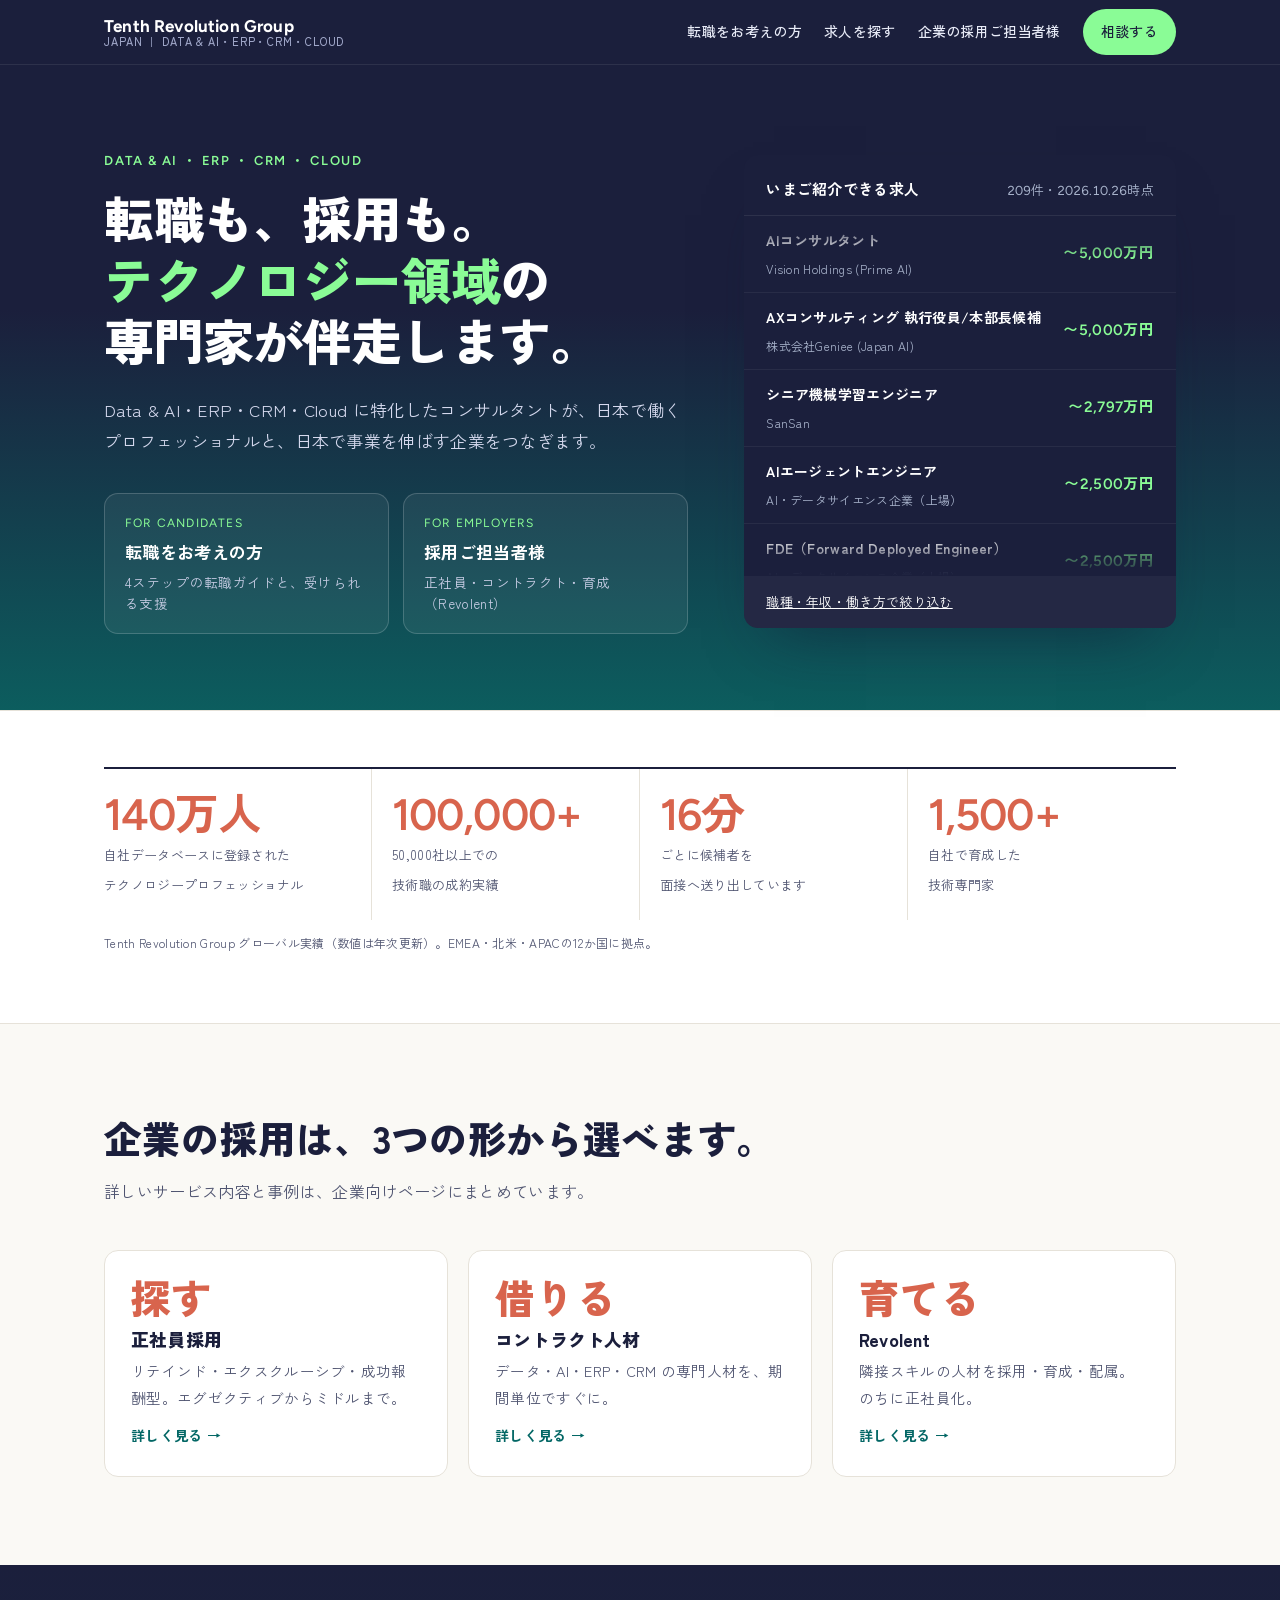
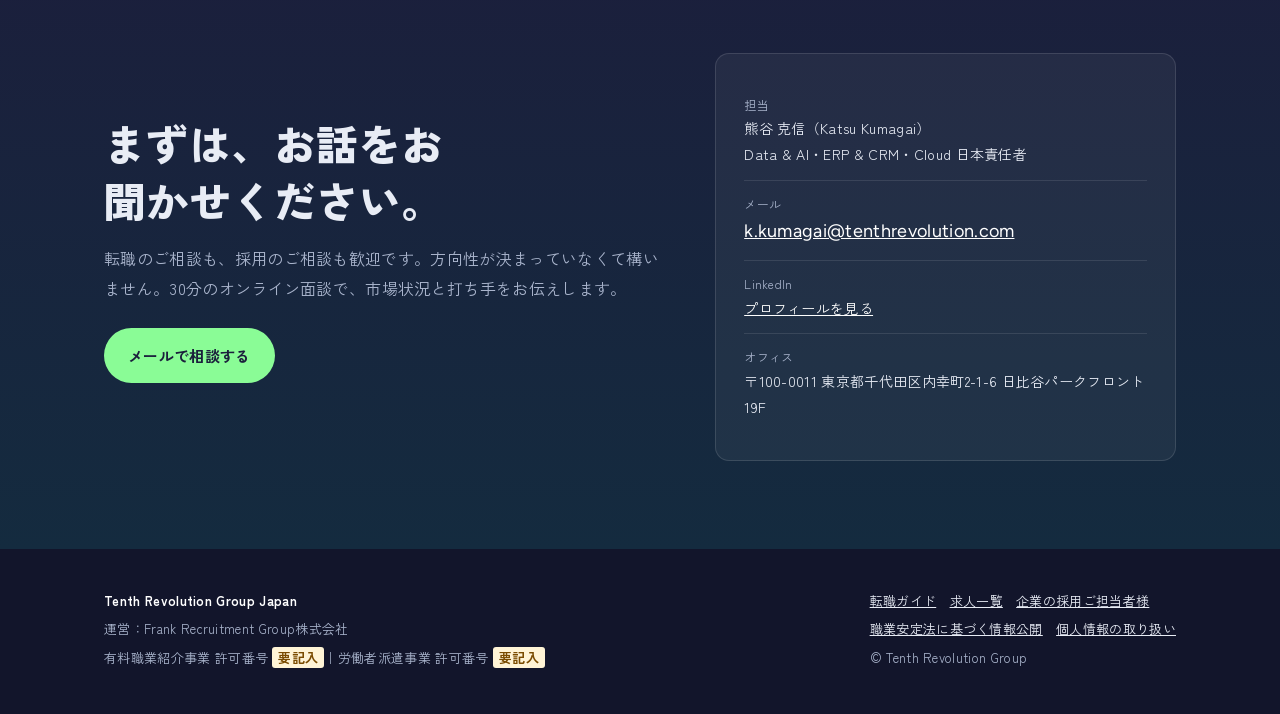
==== commit 1c378693: "Add files via upload" ====
--- a/index.html
+++ b/index.html
@@ -115,6 +115,7 @@
 </footer>
 
 <script src="data/jobs.js"></script>
+<script src="assets/data-loader.js"></script>
 <script src="assets/site.js"></script>
 </body>
 </html>
--- a/assets/style.css
+++ b/assets/style.css
@@ -1,27 +1,30 @@
 /* ===== Tokens ===== */
 :root{
-  --ink:#16202E;        /* 本文・見出し */
-  --ink-2:#4A5568;      /* 補足テキスト */
-  --line:#D9DEE5;       /* 罫線 */
-  --paper:#F4F6F8;      /* 背景 */
+  --ink:#1B1F3C;        /* 本文・見出し（Tenth Revolution ネイビー） */
+  --ink-2:#4F5470;      /* 補足テキスト */
+  --line:#E6E2D9;       /* 罫線 */
+  --paper:#FAF9F5;      /* 背景（クリーム） */
   --card:#FFFFFF;
-  --cobalt:#2443B8;     /* アクション・リンク */
-  --cobalt-deep:#18307F;
-  --saffron:#E2A03A;    /* 年収バー・データ */
-  --saffron-soft:#FBEFD9;
-  --night:#0F1A33;      /* 濃色セクション */
+  --teal:#036765;       /* アクション・リンク（明るい背景用） */
+  --teal-deep:#024B4A;
+  --teal-soft:#E3F1EF;
+  --mint:#8AFC96;       /* 濃色背景のアクセント */
+  --coral:#D8644D;      /* 数字・強調（大きい文字用） */
+  --coral-deep:#B3472F; /* 小さい文字用 */
+  --coral-soft:#F8E4DE;
+  --night:#1B1F3C;      /* 濃色セクション */
   --radius-s:6px;
   --radius-l:14px;
   --wrap:1120px;
   --jp:"Zen Kaku Gothic New",system-ui,"Hiragino Sans","Noto Sans JP",sans-serif;
-  --num:"Instrument Sans","Zen Kaku Gothic New",system-ui,sans-serif;
+  --num:"Figtree","Zen Kaku Gothic New",system-ui,sans-serif;
 }
 *{box-sizing:border-box}
 html{scroll-behavior:smooth}
 body{margin:0;background:var(--paper);color:var(--ink);font-family:var(--jp);font-size:16px;line-height:1.85;letter-spacing:.02em;-webkit-font-smoothing:antialiased}
 img{max-width:100%}
-a{color:var(--cobalt)}
-a:focus-visible,button:focus-visible,input:focus-visible,select:focus-visible,summary:focus-visible{outline:3px solid var(--saffron);outline-offset:2px;border-radius:4px}
+a{color:var(--teal)}
+a:focus-visible,button:focus-visible,input:focus-visible,select:focus-visible,summary:focus-visible{outline:3px solid var(--teal);outline-offset:2px;border-radius:4px}
 .wrap{max-width:var(--wrap);margin:0 auto;padding:0 24px}
 .num{font-family:var(--num);font-feature-settings:"tnum";letter-spacing:0}
 h1,h2,h3{line-height:1.35;letter-spacing:.01em;margin:0}
@@ -37,11 +40,11 @@
 .brand small{font-size:11px;color:var(--ink-2);font-weight:500;letter-spacing:.08em}
 .nav{display:flex;gap:22px;margin-left:auto;align-items:center}
 .nav a{color:var(--ink);text-decoration:none;font-size:14px;font-weight:500}
-.nav a:hover{color:var(--cobalt)}
-.nav a[aria-current="page"]{color:var(--cobalt);font-weight:700}
+.nav a:hover{color:var(--teal)}
+.nav a[aria-current="page"]{color:var(--teal);font-weight:700}
 .btn{display:inline-flex;align-items:center;justify-content:center;gap:8px;padding:12px 22px;border-radius:999px;font-weight:700;font-size:15px;text-decoration:none;border:2px solid transparent;cursor:pointer;font-family:var(--jp);transition:background .15s,color .15s}
-.btn-primary{background:var(--cobalt);color:#fff}
-.btn-primary:hover{background:var(--cobalt-deep)}
+.btn-primary{background:var(--teal);color:#fff}
+.btn-primary:hover{background:var(--teal-deep)}
 .btn-ghost{border-color:var(--ink);color:var(--ink);background:transparent}
 .btn-ghost:hover{background:var(--ink);color:#fff}
 .btn-sm{padding:8px 16px;font-size:14px}
@@ -62,7 +65,7 @@
 .hero-verbs{display:flex;gap:10px;margin-top:36px;flex-wrap:wrap}
 .hero-verbs a{display:flex;gap:10px;align-items:baseline;text-decoration:none;color:var(--ink);border:1px solid var(--line);background:var(--card);padding:10px 14px;border-radius:var(--radius-s);font-size:14px}
 .hero-verbs a b{font-size:18px}
-.hero-verbs a:hover{border-color:var(--cobalt)}
+.hero-verbs a:hover{border-color:var(--teal)}
 
 /* Ticker: 実データの求人を流す */
 .ticker{background:var(--night);color:#E8ECF5;border-radius:var(--radius-l);padding:20px 0 0;overflow:hidden;box-shadow:0 30px 60px -30px rgba(15,26,51,.55)}
@@ -74,7 +77,7 @@
 .ticker-list li{display:grid;grid-template-columns:1fr auto;gap:4px 16px;padding:12px 22px;border-bottom:1px solid rgba(255,255,255,.06)}
 .ticker-list .t-title{font-size:14px;font-weight:700;color:#fff;white-space:nowrap;overflow:hidden;text-overflow:ellipsis}
 .ticker-list .t-co{font-size:12px;color:#A9B4CC;white-space:nowrap;overflow:hidden;text-overflow:ellipsis}
-.ticker-list .t-sal{grid-row:1/3;grid-column:2;align-self:center;font-family:var(--num);font-weight:600;color:var(--saffron);font-size:15px;text-align:right}
+.ticker-list .t-sal{grid-row:1/3;grid-column:2;align-self:center;font-family:var(--num);font-weight:600;color:var(--mint);font-size:15px;text-align:right}
 .ticker-foot{padding:14px 22px;font-size:13px;background:rgba(255,255,255,.04)}
 .ticker-foot a{color:#fff}
 @keyframes scrollUp{from{transform:translateY(0)}to{transform:translateY(-50%)}}
@@ -105,7 +108,7 @@
 .services{display:grid;grid-template-columns:repeat(3,1fr);gap:0;border:1px solid var(--line);border-radius:var(--radius-l);background:var(--card);overflow:hidden}
 .svc{padding:34px 30px 30px;border-right:1px solid var(--line);display:flex;flex-direction:column}
 .svc:last-child{border-right:0}
-.svc .verb{font-size:56px;font-weight:900;line-height:1;color:var(--cobalt);margin-bottom:18px}
+.svc .verb{font-size:56px;font-weight:900;line-height:1;color:var(--teal);margin-bottom:18px}
 .svc h3{font-size:21px;font-weight:900;margin-bottom:4px}
 .svc .en{font-family:var(--num);font-size:13px;color:var(--ink-2);margin-bottom:16px}
 .svc ul{list-style:none;padding:0;margin:0 0 20px;border-top:1px solid var(--line)}
@@ -121,14 +124,14 @@
 /* Focus roles */
 .roles{display:grid;grid-template-columns:repeat(auto-fit,minmax(240px,1fr));gap:1px;background:var(--line);border:1px solid var(--line);border-radius:var(--radius-l);overflow:hidden}
 .role{background:var(--card);padding:24px;text-decoration:none;color:var(--ink);display:flex;flex-direction:column;gap:6px}
-.role:hover{background:#FAFBFE}
+.role:hover{background:#FDFCF9}
 .role h3{font-size:17px;font-weight:700}
 .role p{font-size:14px;color:var(--ink-2);margin:0}
 .role .meta{margin-top:auto;padding-top:12px;display:flex;justify-content:space-between;font-size:13px;color:var(--ink-2)}
 .role .meta b{font-family:var(--num);color:var(--ink);font-size:15px}
 .role.lead{background:var(--night);color:#fff;grid-column:span 2}
 .role.lead p,.role.lead .meta{color:#A9B4CC}
-.role.lead .meta b{color:var(--saffron)}
+.role.lead .meta b{color:var(--mint)}
 .role.lead h3{font-size:22px}
 @media (max-width:600px){.role.lead{grid-column:auto}}
 
@@ -136,27 +139,27 @@
 .rev-grid{display:grid;grid-template-columns:1fr 1fr;gap:56px;align-items:start}
 .steps{list-style:none;padding:0;margin:0;counter-reset:s}
 .steps li{position:relative;padding:0 0 26px 64px;counter-increment:s}
-.steps li::before{content:counter(s);position:absolute;left:0;top:-2px;width:42px;height:42px;border-radius:50%;border:2px solid var(--saffron);color:var(--saffron);font-family:var(--num);font-weight:600;font-size:18px;display:grid;place-items:center}
-.steps li:not(:last-child)::after{content:"";position:absolute;left:20px;top:44px;bottom:6px;width:2px;background:rgba(226,160,58,.35)}
+.steps li::before{content:counter(s);position:absolute;left:0;top:-2px;width:42px;height:42px;border-radius:50%;border:2px solid var(--mint);color:var(--mint);font-family:var(--num);font-weight:600;font-size:18px;display:grid;place-items:center}
+.steps li:not(:last-child)::after{content:"";position:absolute;left:20px;top:44px;bottom:6px;width:2px;background:rgba(138,252,150,.35)}
 .steps h3{font-size:19px;font-weight:900;color:#fff}
 .steps h3 small{font-family:var(--num);font-size:12px;color:#A9B4CC;font-weight:500;margin-left:8px;letter-spacing:.06em}
 .steps p{margin:6px 0 0;font-size:14.5px;color:#C9D1E3}
 .tabs{display:flex;gap:6px;flex-wrap:wrap;margin-bottom:14px}
 .tabs button{font:inherit;font-size:14px;padding:8px 14px;border-radius:999px;border:1px solid rgba(255,255,255,.25);background:transparent;color:#E8ECF5;cursor:pointer}
-.tabs button[aria-selected="true"]{background:var(--saffron);color:var(--night);border-color:var(--saffron);font-weight:700}
+.tabs button[aria-selected="true"]{background:var(--mint);color:var(--night);border-color:var(--mint);font-weight:700}
 .platform{background:rgba(255,255,255,.05);border:1px solid rgba(255,255,255,.1);border-radius:var(--radius-l);padding:24px}
 .platform .from{font-size:13px;color:#A9B4CC;margin-bottom:6px}
 .platform .from b{color:#fff;font-weight:500}
-.platform .arrow{font-size:13px;color:var(--saffron);margin:10px 0}
+.platform .arrow{font-size:13px;color:var(--mint);margin:10px 0}
 .platform .to{font-size:20px;font-weight:900;color:#fff}
 .platform .certs{display:flex;flex-wrap:wrap;gap:6px;margin-top:14px}
-.platform .certs span{font-family:var(--num);font-size:12.5px;padding:3px 9px;border-radius:4px;background:rgba(226,160,58,.14);color:#F5D9A8}
+.platform .certs span{font-family:var(--num);font-size:12.5px;padding:3px 9px;border-radius:4px;background:rgba(138,252,150,.14);color:#CFF9D4}
 .rev-terms{margin-top:22px;display:grid;grid-template-columns:1fr 1fr;gap:12px;font-size:14px}
 .rev-terms div{border-top:1px solid rgba(255,255,255,.15);padding-top:10px}
 .rev-terms b{display:block;color:#fff;font-size:15px}
 .rev-stats{display:grid;grid-template-columns:repeat(5,1fr);margin-top:56px;border-top:1px solid rgba(255,255,255,.18)}
 .rev-stats div{padding:18px 12px 0 0}
-.rev-stats b{display:block;font-family:var(--num);font-size:32px;font-weight:600;color:var(--saffron);line-height:1.1}
+.rev-stats b{display:block;font-family:var(--num);font-size:32px;font-weight:600;color:var(--mint);line-height:1.1}
 .rev-stats span{font-size:12.5px;color:#A9B4CC}
 @media (max-width:900px){.rev-grid{grid-template-columns:1fr;gap:36px}.rev-stats{grid-template-columns:repeat(3,1fr);row-gap:16px}}
 
@@ -168,13 +171,13 @@
 .pattern dl{margin:0;display:grid;grid-template-columns:5.5em 1fr;gap:8px 12px;font-size:14.5px;line-height:1.65}
 .pattern dt{font-weight:700;color:var(--ink-2)}
 .pattern dd{margin:0}
-.pattern .model{display:inline-block;margin-top:18px;font-size:13px;font-weight:700;color:var(--cobalt);background:#E8EDFB;padding:4px 10px;border-radius:4px}
+.pattern .model{display:inline-block;margin-top:18px;font-size:13px;font-weight:700;color:var(--teal);background:var(--teal-soft);padding:4px 10px;border-radius:4px}
 @media (max-width:820px){.patterns{grid-template-columns:1fr}}
 
 /* Process */
 .process{list-style:none;padding:0;margin:0;display:grid;grid-template-columns:repeat(5,1fr);gap:0;counter-reset:p;border-top:2px solid var(--ink)}
 .process li{counter-increment:p;padding:18px 18px 0 0}
-.process li::before{content:counter(p,decimal-leading-zero);font-family:var(--num);font-weight:600;color:var(--cobalt);font-size:14px;display:block;margin-bottom:6px}
+.process li::before{content:counter(p,decimal-leading-zero);font-family:var(--num);font-weight:600;color:var(--teal);font-size:14px;display:block;margin-bottom:6px}
 .process h3{font-size:16px;font-weight:900;margin-bottom:6px}
 .process p{font-size:13.5px;color:var(--ink-2);line-height:1.7}
 @media (max-width:820px){.process{grid-template-columns:1fr 1fr;row-gap:12px}}
@@ -183,7 +186,7 @@
 .cand{display:grid;grid-template-columns:1fr 1fr;gap:48px;align-items:start}
 .checks{list-style:none;padding:0;margin:0}
 .checks li{padding:14px 0 14px 34px;border-bottom:1px solid var(--line);position:relative;font-size:15px}
-.checks li::before{content:"";position:absolute;left:4px;top:21px;width:14px;height:8px;border-left:2.5px solid var(--cobalt);border-bottom:2.5px solid var(--cobalt);transform:rotate(-45deg)}
+.checks li::before{content:"";position:absolute;left:4px;top:21px;width:14px;height:8px;border-left:2.5px solid var(--teal);border-bottom:2.5px solid var(--teal);transform:rotate(-45deg)}
 .checks b{display:block}
 @media (max-width:820px){.cand{grid-template-columns:1fr}}
 
@@ -198,7 +201,7 @@
 @media (max-width:820px){.contact{grid-template-columns:1fr}}
 
 /* Footer */
-.site-foot{background:#0A1226;color:#A9B4CC;font-size:13px;padding:40px 0}
+.site-foot{background:#12152B;color:#A9B4CC;font-size:13px;padding:40px 0}
 .site-foot .wrap{display:flex;justify-content:space-between;gap:24px;flex-wrap:wrap}
 .site-foot a{color:#E8ECF5}
 .site-foot p{margin:0 0 4px}
@@ -216,12 +219,12 @@
 .f-search input{width:100%;font:inherit;font-size:15px;padding:10px 14px;border:1px solid var(--line);border-radius:var(--radius-s);background:var(--card)}
 .f-row select{font:inherit;font-size:14px;padding:9px 10px;border:1px solid var(--line);border-radius:var(--radius-s);background:var(--card);color:var(--ink)}
 .f-salary{display:flex;align-items:center;gap:8px;font-size:14px;white-space:nowrap}
-.f-salary input{width:140px;accent-color:var(--cobalt)}
+.f-salary input{width:140px;accent-color:var(--teal)}
 .chips{display:flex;gap:6px;overflow-x:auto;padding-bottom:2px;scrollbar-width:thin}
 .chip{font:inherit;font-size:13.5px;white-space:nowrap;padding:6px 12px;border-radius:999px;border:1px solid var(--line);background:var(--card);color:var(--ink);cursor:pointer}
 .chip[aria-pressed="true"]{background:var(--ink);color:#fff;border-color:var(--ink)}
 .chip .c{font-family:var(--num);opacity:.6;margin-left:4px}
-.f-reset{font:inherit;font-size:13px;background:none;border:0;color:var(--cobalt);text-decoration:underline;cursor:pointer;padding:4px}
+.f-reset{font:inherit;font-size:13px;background:none;border:0;color:var(--teal);text-decoration:underline;cursor:pointer;padding:4px}
 .result-bar{display:flex;justify-content:space-between;align-items:center;padding:20px 0 10px;font-size:14px;color:var(--ink-2)}
 .result-bar b{font-family:var(--num);color:var(--ink);font-size:18px}
 .job-list{list-style:none;margin:0 0 64px;padding:0;background:var(--card);border:1px solid var(--line);border-radius:var(--radius-l);overflow:hidden}
@@ -229,19 +232,19 @@
 .job:last-child{border-bottom:0}
 .job details > summary{list-style:none;display:grid;grid-template-columns:1fr 180px;gap:6px 24px;padding:18px 22px;cursor:pointer}
 .job details > summary::-webkit-details-marker{display:none}
-.job details[open] > summary{background:#FAFBFE}
+.job details[open] > summary{background:#FDFCF9}
 .job .j-title{font-weight:700;font-size:16px;line-height:1.5}
 .job .j-co{font-size:13.5px;color:var(--ink-2)}
 .job .j-co .conf{font-size:11.5px;border:1px solid var(--ink-2);border-radius:3px;padding:0 5px;margin-left:6px}
 .job .j-tags{display:flex;gap:6px;flex-wrap:wrap;margin-top:6px}
 .job .j-tags span{font-size:12px;padding:2px 8px;border-radius:4px;background:var(--paper);color:var(--ink-2)}
-.job .j-tags span.cat{background:#E8EDFB;color:var(--cobalt-deep)}
+.job .j-tags span.cat{background:var(--teal-soft);color:var(--teal-deep)}
 .job .j-sal{grid-column:2;grid-row:1/4;align-self:center;text-align:right}
 .job .j-sal b{font-family:var(--num);font-size:20px;font-weight:600}
 .job .j-sal small{font-size:12px;color:var(--ink-2)}
-.job .bar{height:6px;border-radius:3px;background:var(--saffron-soft);margin-top:6px;overflow:hidden}
-.job .bar i{display:block;height:100%;background:var(--saffron)}
-.job .j-body{padding:0 22px 20px;display:flex;justify-content:space-between;gap:24px;flex-wrap:wrap;align-items:flex-end;background:#FAFBFE}
+.job .bar{height:6px;border-radius:3px;background:var(--coral-soft);margin-top:6px;overflow:hidden}
+.job .bar i{display:block;height:100%;background:var(--coral)}
+.job .j-body{padding:0 22px 20px;display:flex;justify-content:space-between;gap:24px;flex-wrap:wrap;align-items:flex-end;background:#FDFCF9}
 .job .j-body p{margin:0;font-size:14px;color:var(--ink-2);max-width:46em}
 .empty{padding:48px 22px;text-align:center;color:var(--ink-2)}
 @media (max-width:640px){.job details > summary{grid-template-columns:1fr}.job .j-sal{grid-column:1;grid-row:auto;text-align:left}.job .bar{max-width:180px}.filters{position:static}}
@@ -252,7 +255,7 @@
 .legal h2{font-size:20px;font-weight:900;margin:40px 0 12px}
 .legal table{width:100%;border-collapse:collapse;background:var(--card);font-size:14.5px}
 .legal th,.legal td{border:1px solid var(--line);padding:12px 14px;text-align:left;vertical-align:top}
-.legal th{width:32%;background:#F9FAFB;font-weight:700}
+.legal th{width:32%;background:#F4F1EA;font-weight:700}
 .todo{background:#FFF4D6;color:#7A4B00;padding:1px 6px;border-radius:3px;font-weight:700}
 
 @media (max-width:640px){
@@ -261,3 +264,111 @@
   .f-salary input{width:auto;flex:1}
   .jobs-summary{gap:18px}
 }
+
+/* ==========================================================
+   Theme v2 — tenthrevolution.com の配色に合わせた上書き
+   navy #1B1F3C / teal #036765 / mint #8AFC96 / coral #D8644D / cream #FAF9F5
+   ========================================================== */
+.site-head{background:var(--night);border-bottom:1px solid rgba(255,255,255,.08);backdrop-filter:none}
+.brand{color:#fff}
+.brand small{color:#9FA6C8}
+.nav a{color:#E8EBF7}
+.nav a:hover,.nav a[aria-current="page"]{color:var(--mint)}
+.menu-toggle{color:#fff;border-color:rgba(255,255,255,.3)}
+@media (max-width:820px){.nav{background:var(--night);border-bottom:1px solid rgba(255,255,255,.1)}}
+.btn-primary:hover{background:var(--teal-deep)}
+.site-head .btn-primary,.dark .btn-primary,.hero .btn-primary,.page-hero .btn-primary{background:var(--mint);color:var(--night)}
+.site-head .btn-primary:hover,.dark .btn-primary:hover,.hero .btn-primary:hover,.page-hero .btn-primary:hover{background:#B4FFBC}
+.hero .btn-ghost,.page-hero .btn-ghost,.dark .btn-ghost{border-color:rgba(255,255,255,.7);color:#fff}
+.hero .btn-ghost:hover,.page-hero .btn-ghost:hover,.dark .btn-ghost:hover{background:#fff;color:var(--night)}
+.dark{background:linear-gradient(180deg,var(--night) 0%,#142B3F 100%)}
+.dark a:not(.btn){color:#fff}
+
+/* Hero */
+.hero{background:linear-gradient(180deg,var(--night) 0%,var(--night) 38%,#0C5D5E 100%);color:#fff;padding:84px 0 76px}
+.hero h1{font-size:clamp(32px,4.8vw,54px)}
+.hero h1 em,.page-hero h1 em{font-style:normal;color:var(--mint)}
+.hero .eyebrow,.page-hero .eyebrow{font-family:var(--num);font-size:13px;font-weight:600;letter-spacing:.12em;color:var(--mint);margin:0 0 14px}
+.hero .lead{color:#D5D9EE}
+.doors{display:grid;grid-template-columns:1fr 1fr;gap:14px;margin-top:36px}
+.door{display:block;text-decoration:none;color:#fff;background:rgba(255,255,255,.06);border:1px solid rgba(255,255,255,.18);border-radius:var(--radius-l);padding:18px 20px;transition:border-color .15s,background .15s}
+.door:hover{border-color:var(--mint);background:rgba(255,255,255,.1)}
+.door small{display:block;font-family:var(--num);font-size:12px;letter-spacing:.1em;color:var(--mint)}
+.door b{display:block;font-size:17px;margin:2px 0 4px}
+.door span{display:block;font-size:13.5px;color:#C9CEE6;line-height:1.6}
+@media (max-width:560px){.doors{grid-template-columns:1fr}}
+
+/* Stats */
+.stat b{color:var(--coral)}
+.stats{border-top-color:var(--ink)}
+.svc .verb{color:var(--coral)}
+.process li::before{color:var(--coral-deep)}
+
+/* Light-section teaser (landing) */
+.teasers{display:grid;grid-template-columns:repeat(3,1fr);gap:20px}
+.teaser{background:var(--card);border:1px solid var(--line);border-radius:var(--radius-l);padding:26px;text-decoration:none;color:var(--ink);display:block}
+.teaser:hover{border-color:var(--teal)}
+.teaser .verb{font-size:40px;font-weight:900;color:var(--coral);line-height:1}
+.teaser h3{font-size:18px;font-weight:900;margin:10px 0 6px}
+.teaser p{font-size:14.5px;color:var(--ink-2);margin:0}
+.teaser .more{display:inline-block;margin-top:12px;font-size:14px;font-weight:700;color:var(--teal)}
+@media (max-width:820px){.teasers{grid-template-columns:1fr}}
+
+/* ===== Job-change guide page ===== */
+.page-hero{background:linear-gradient(180deg,var(--night) 0%,#0C5D5E 190%);color:#fff;padding:64px 0 48px}
+.page-hero h1{font-size:clamp(30px,4.4vw,48px);font-weight:900;line-height:1.25;max-width:20em}
+.page-hero .lead{color:#D5D9EE;max-width:40em;margin:18px 0 0;font-size:17px}
+.byline{margin:22px 0 0;font-size:13.5px;color:#B9BFDB}
+.byline b{color:#fff}
+.page-hero .cta{display:flex;gap:12px;flex-wrap:wrap;margin-top:28px}
+.anchors{position:sticky;top:64px;z-index:30;background:var(--paper);border-bottom:1px solid var(--line)}
+.anchors .wrap{display:flex;gap:8px;overflow-x:auto;padding-top:10px;padding-bottom:10px;scrollbar-width:thin}
+.anchors a{white-space:nowrap;font-size:13.5px;text-decoration:none;color:var(--ink);padding:6px 12px;border-radius:999px;border:1px solid var(--line);background:var(--card)}
+.anchors a:hover{border-color:var(--teal);color:var(--teal)}
+.guide section{padding:64px 0;scroll-margin-top:120px}
+.guide .sec-head{margin-bottom:28px}
+.benefits{display:grid;grid-template-columns:repeat(3,1fr);gap:16px}
+.benefit{background:var(--card);border:1px solid var(--line);border-radius:var(--radius-l);padding:22px}
+.benefit b{display:block;font-size:16px;margin-bottom:4px}
+.benefit p{margin:0;font-size:14px;color:var(--ink-2);line-height:1.7}
+.benefit .tag{display:block;font-family:var(--num);font-size:12px;font-weight:600;letter-spacing:.08em;color:var(--coral-deep);margin-bottom:6px}
+@media (max-width:820px){.benefits{grid-template-columns:1fr}}
+.timeline{display:grid;grid-template-columns:2fr 4fr 3fr;gap:6px;margin-top:8px}
+.tl{border-radius:var(--radius-s);padding:14px 16px;color:#fff;font-size:13.5px;line-height:1.55}
+.tl b{display:block;font-size:15px}
+.tl i{font-style:normal;font-family:var(--num);font-size:13px;opacity:.85}
+.tl:nth-child(1){background:var(--night)}.tl:nth-child(2){background:var(--teal)}.tl:nth-child(3){background:var(--coral-deep)}
+.timeline-note{font-size:13px;color:var(--ink-2);margin-top:10px}
+@media (max-width:720px){.timeline{grid-template-columns:1fr}}
+.stepx .wrap{border-top:2px solid var(--ink);padding-top:32px}
+.stepx .sh{display:flex;gap:16px;align-items:center;margin-bottom:8px}
+.stepx .badge{flex:none;width:52px;height:52px;border-radius:50%;background:var(--teal);color:#fff;display:grid;place-items:center;font-family:var(--num);font-weight:700;font-size:22px}
+.stepx h2{font-size:clamp(24px,3vw,32px);font-weight:900}
+.stepx .en{font-family:var(--num);font-size:12.5px;letter-spacing:.08em;color:var(--ink-2)}
+.stepx .intro{max-width:46em;color:var(--ink-2);margin:10px 0 24px}
+.cmp{display:grid;grid-template-columns:1fr 1fr;gap:14px;margin:10px 0 24px}
+.cmp > div{border-radius:var(--radius-l);padding:18px 20px;font-size:14.5px;line-height:1.7}
+.cmp .ng{background:var(--coral-soft)}.cmp .ok{background:var(--teal-soft)}
+.cmp small{display:block;font-family:var(--num);font-weight:700;letter-spacing:.1em;font-size:12px;margin-bottom:4px}
+.cmp .ng small{color:var(--coral-deep)}.cmp .ok small{color:var(--teal)}
+@media (max-width:720px){.cmp{grid-template-columns:1fr}}
+.gcard{background:var(--card);border:1px solid var(--line);border-radius:var(--radius-l);padding:22px 24px;margin:0 0 16px}
+.gcard h3{font-size:17px;font-weight:900;margin-bottom:8px}
+.gcard ul{margin:0;padding-left:1.2em;font-size:15px}
+.gcard li{margin:4px 0}
+.acc{margin:0 0 10px;background:var(--card);border:1px solid var(--line);border-radius:var(--radius-l)}
+.acc summary{cursor:pointer;list-style:none;padding:16px 20px;font-weight:700;font-size:16px;display:flex;justify-content:space-between;gap:12px;align-items:center}
+.acc summary::-webkit-details-marker{display:none}
+.acc summary::after{content:"+";font-family:var(--num);font-size:22px;color:var(--teal);line-height:1}
+.acc[open] summary::after{content:"–"}
+.acc .body{padding:0 20px 18px;font-size:15px}
+.acc .body ul{margin:6px 0 0;padding-left:1.2em}
+.acc .body li{margin:4px 0}
+.callout{background:var(--teal-soft);border-left:4px solid var(--teal);border-radius:var(--radius-s);padding:14px 18px;font-size:14.5px;margin:18px 0}
+.rules{display:grid;grid-template-columns:1fr 1fr;gap:16px}
+@media (max-width:820px){.rules{grid-template-columns:1fr}}
+.foot-cta{background:var(--teal-soft);border-radius:var(--radius-l);padding:32px;display:flex;justify-content:space-between;gap:24px;flex-wrap:wrap;align-items:center}
+.foot-cta h2{font-size:24px;font-weight:900}
+
+h1,h2,h3{text-wrap:balance}
+.hero h1{font-size:clamp(30px,4.2vw,50px)}
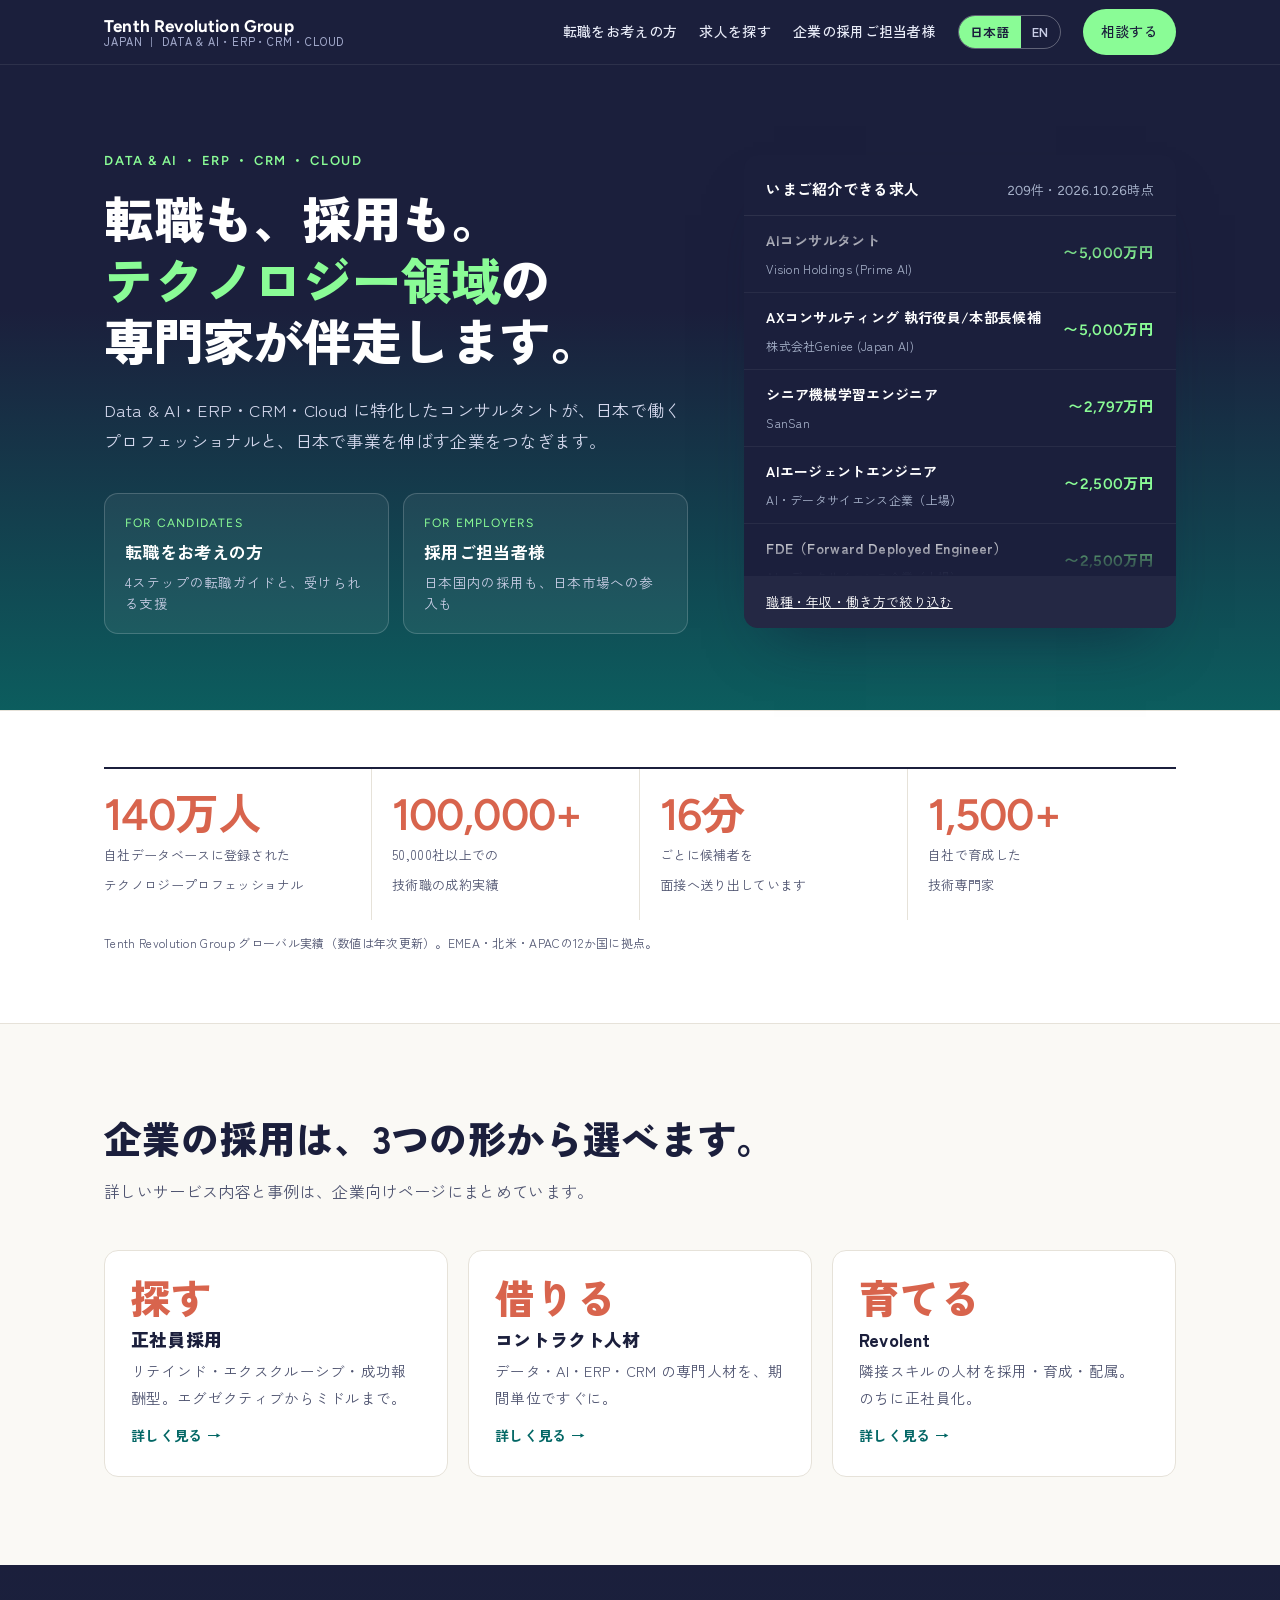
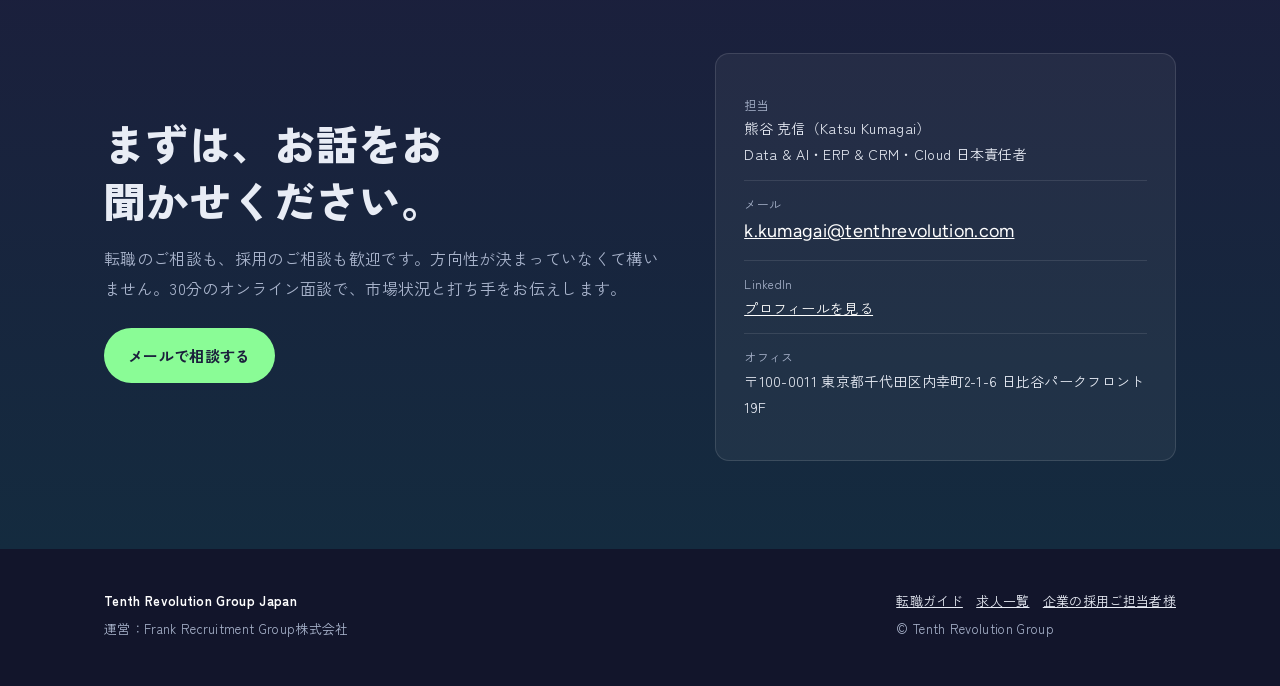
==== commit f2d8268c: "Add files via upload" ====
--- a/index.html
+++ b/index.html
@@ -7,6 +7,8 @@
 <meta name="description" content="Data & AI、ERP、CRM、Cloud領域の転職支援と採用支援。専門コンサルタントが、求職者の方にも企業にも伴走します。">
 <meta property="og:title" content="Tenth Revolution Group Japan｜Data & AI・ERP・CRM・Cloud の転職・採用">
 <meta property="og:type" content="website">
+<link rel="alternate" hreflang="ja" href="index.html">
+<link rel="alternate" hreflang="en" href="en/index.html">
 <link rel="preconnect" href="https://fonts.googleapis.com"><link rel="preconnect" href="https://fonts.gstatic.com" crossorigin>
 <link href="https://fonts.googleapis.com/css2?family=Figtree:wght@500;600;700&family=Zen+Kaku+Gothic+New:wght@400;500;700;900&display=swap" rel="stylesheet">
 <link rel="stylesheet" href="assets/style.css">
@@ -16,12 +18,13 @@
 
 <header class="site-head">
   <div class="wrap">
-    <a class="brand" href="index.html"><span>Tenth Revolution Group</span><small>JAPAN ｜ DATA & AI・ERP・CRM・CLOUD</small></a>
+    <a class="brand" href="index.html"><span>Tenth Revolution Group</span><small>JAPAN ｜ DATA &amp; AI・ERP・CRM・CLOUD</small></a>
     <button class="menu-toggle" aria-expanded="false" aria-controls="nav">メニュー</button>
     <nav class="nav" id="nav">
       <a href="job-change.html">転職をお考えの方</a>
       <a href="jobs.html">求人を探す</a>
       <a href="hiring.html">企業の採用ご担当者様</a>
+      <span class="lang" role="group" aria-label="Language"><a href="index.html" hreflang="ja" lang="ja" class="on">日本語</a><a href="en/index.html" hreflang="en" lang="en">EN</a></span>
       <a class="btn btn-primary btn-sm" href="#contact">相談する</a>
     </nav>
   </div>
@@ -33,12 +36,12 @@
 <section class="hero">
   <div class="wrap">
     <div>
-      <p class="eyebrow">DATA & AI ・ ERP ・ CRM ・ CLOUD</p>
+      <p class="eyebrow">DATA &amp; AI ・ ERP ・ CRM ・ CLOUD</p>
       <h1><span class="line">転職も、採用も。</span><span class="line"><em>テクノロジー領域</em>の</span><span class="line">専門家が伴走します。</span></h1>
-      <p class="lead">Data & AI・ERP・CRM・Cloud に特化したコンサルタントが、日本で働くプロフェッショナルと、日本で事業を伸ばす企業をつなぎます。</p>
+      <p class="lead">Data &amp; AI・ERP・CRM・Cloud に特化したコンサルタントが、日本で働くプロフェッショナルと、日本で事業を伸ばす企業をつなぎます。</p>
       <div class="doors">
         <a class="door" href="job-change.html"><small>FOR CANDIDATES</small><b>転職をお考えの方</b><span>4ステップの転職ガイドと、受けられる支援</span></a>
-        <a class="door" href="hiring.html"><small>FOR EMPLOYERS</small><b>採用ご担当者様</b><span>正社員・コントラクト・育成（Revolent）</span></a>
+        <a class="door" href="hiring.html"><small>FOR EMPLOYERS</small><b>採用ご担当者様</b><span>日本国内の採用も、日本市場への参入も</span></a>
       </div>
     </div>
 
@@ -86,11 +89,11 @@
       <p class="muted" style="margin-top:16px">転職のご相談も、採用のご相談も歓迎です。方向性が決まっていなくて構いません。30分のオンライン面談で、市場状況と打ち手をお伝えします。</p>
       <p style="margin-top:24px;display:flex;gap:12px;flex-wrap:wrap">
         <a class="btn btn-primary" href="#" data-mail="お問い合わせ">メールで相談する</a>
-        <span data-booking-wrap><a class="btn btn-ghost" style="border-color:#fff;color:#fff" href="#" data-booking>面談を予約する</a></span>
+        <span data-booking-wrap><a class="btn btn-ghost" href="#" data-booking>面談を予約する</a></span>
       </p>
     </div>
     <div class="contact-box">
-      <div class="row"><span>担当</span>熊谷 克信（Katsu Kumagai）<br>Data & AI・ERP & CRM・Cloud 日本責任者</div>
+      <div class="row"><span>担当</span>熊谷 克信（Katsu Kumagai）<br>Data &amp; AI・ERP &amp; CRM・Cloud 日本責任者</div>
       <div class="row"><span>メール</span><a class="mail" href="#" data-mail=""></a></div>
       <div class="row"><span>LinkedIn</span><a href="#" data-linkedin target="_blank" rel="noopener">プロフィールを見る</a></div>
       <div class="row"><span>オフィス</span>〒100-0011 東京都千代田区内幸町2-1-6 日比谷パークフロント 19F</div>
@@ -104,11 +107,9 @@
     <div>
       <p><strong style="color:#fff">Tenth Revolution Group Japan</strong></p>
       <p>運営：Frank Recruitment Group株式会社</p>
-      <p>有料職業紹介事業 許可番号 <span class="todo">要記入</span>｜労働者派遣事業 許可番号 <span class="todo">要記入</span></p>
     </div>
     <div>
       <p><a href="job-change.html">転職ガイド</a>　<a href="jobs.html">求人一覧</a>　<a href="hiring.html">企業の採用ご担当者様</a></p>
-      <p><a href="disclosure.html">職業安定法に基づく情報公開</a>　<a href="disclosure.html#privacy">個人情報の取り扱い</a></p>
       <p>© Tenth Revolution Group</p>
     </div>
   </div>
@@ -117,5 +118,6 @@
 <script src="data/jobs.js"></script>
 <script src="assets/data-loader.js"></script>
 <script src="assets/site.js"></script>
+
 </body>
 </html>
--- a/assets/style.css
+++ b/assets/style.css
@@ -372,3 +372,56 @@
 
 h1,h2,h3{text-wrap:balance}
 .hero h1{font-size:clamp(30px,4.2vw,50px)}
+
+/* ===== Language switch ===== */
+.lang{display:inline-flex;border:1px solid rgba(255,255,255,.3);border-radius:999px;overflow:hidden}
+.lang a{padding:4px 11px;font-size:12.5px;font-weight:700;text-decoration:none;color:#C9CEE6}
+.lang a.on{background:var(--mint);color:var(--night)}
+.lang a:not(.on):hover{color:#fff}
+@media (max-width:820px){.lang{align-self:flex-start}}
+
+/* ===== Employer page: mode tabs ===== */
+[hidden]{display:none!important}
+.modetabs{display:grid;grid-template-columns:1fr 1fr;gap:12px;margin-top:28px;max-width:720px}
+.modetabs button{font:inherit;text-align:left;cursor:pointer;color:#fff;background:rgba(255,255,255,.06);border:1px solid rgba(255,255,255,.22);border-radius:var(--radius-l);padding:14px 18px;transition:border-color .15s,background .15s}
+.modetabs button small{display:block;font-family:var(--num);font-size:12px;letter-spacing:.1em;color:var(--mint)}
+.modetabs button b{display:block;font-size:16px;margin-top:2px}
+.modetabs button:hover{border-color:var(--mint)}
+.modetabs button[aria-selected="true"]{background:rgba(138,252,150,.14);border-color:var(--mint)}
+@media (max-width:560px){.modetabs{grid-template-columns:1fr}}
+.page-hero .lead[hidden]{display:none}
+
+/* Salary table */
+.cur-toggle{display:flex;gap:8px;align-items:center;flex-wrap:wrap;margin-bottom:14px}
+.cur-toggle button{font:inherit;font-size:13.5px;padding:6px 14px;border-radius:999px;border:1px solid var(--line);background:var(--card);cursor:pointer;color:var(--ink)}
+.cur-toggle button[aria-pressed="true"]{background:var(--ink);color:#fff;border-color:var(--ink)}
+.cur-note{font-size:12.5px;color:var(--ink-2)}
+.tbl-wrap{overflow-x:auto;border:1px solid var(--line);border-radius:var(--radius-l);background:var(--card)}
+.stbl{width:100%;border-collapse:collapse;font-size:14.5px;min-width:560px}
+.stbl th,.stbl td{padding:12px 16px;text-align:left;border-bottom:1px solid var(--line)}
+.stbl th{font-size:12.5px;color:var(--ink-2);font-weight:700;background:#F4F1EA}
+.stbl tr:last-child td{border-bottom:0}
+.stbl td.num-c{font-family:var(--num);font-weight:600}
+.stbl td.top{font-family:var(--num);font-weight:700;color:var(--coral-deep)}
+
+/* Mistake cards / budget / entity */
+.mgrid{display:grid;grid-template-columns:1fr 1fr;gap:16px}
+.mcard{background:var(--card);border:1px solid var(--line);border-radius:var(--radius-l);padding:22px 24px}
+.band .mcard,.band .ocard{background:var(--card)}
+.mcard h3{font-size:17px;font-weight:900;margin-bottom:6px}
+.mcard p{font-size:14.5px;color:var(--ink-2);margin:0 0 14px}
+.do{background:var(--teal-soft);border-radius:var(--radius-s);padding:10px 14px;font-size:14px;line-height:1.65}
+.do small{display:block;font-family:var(--num);font-weight:700;letter-spacing:.1em;font-size:11.5px;color:var(--teal);margin-bottom:2px}
+@media (max-width:820px){.mgrid{grid-template-columns:1fr}}
+.blist{border-top:2px solid var(--ink)}
+.blist > div{display:grid;grid-template-columns:14em 1fr;gap:8px 24px;padding:16px 0;border-bottom:1px solid var(--line)}
+.blist b{font-size:15.5px}
+.blist span{font-size:14.5px;color:var(--ink-2)}
+@media (max-width:720px){.blist > div{grid-template-columns:1fr}}
+.ogrid{display:grid;grid-template-columns:repeat(3,1fr);gap:16px}
+.ocard{background:var(--card);border:1px solid var(--line);border-radius:var(--radius-l);padding:24px}
+.ocard .onum{display:grid;place-items:center;width:34px;height:34px;border-radius:50%;background:var(--teal);color:#fff;font-family:var(--num);font-weight:700;margin-bottom:12px}
+.ocard h3{font-size:17px;font-weight:900;margin-bottom:6px}
+.ocard p{font-size:14.5px;color:var(--ink-2);margin:0 0 14px}
+@media (max-width:900px){.ogrid{grid-template-columns:1fr}}
+.pattern[hidden]{display:none}
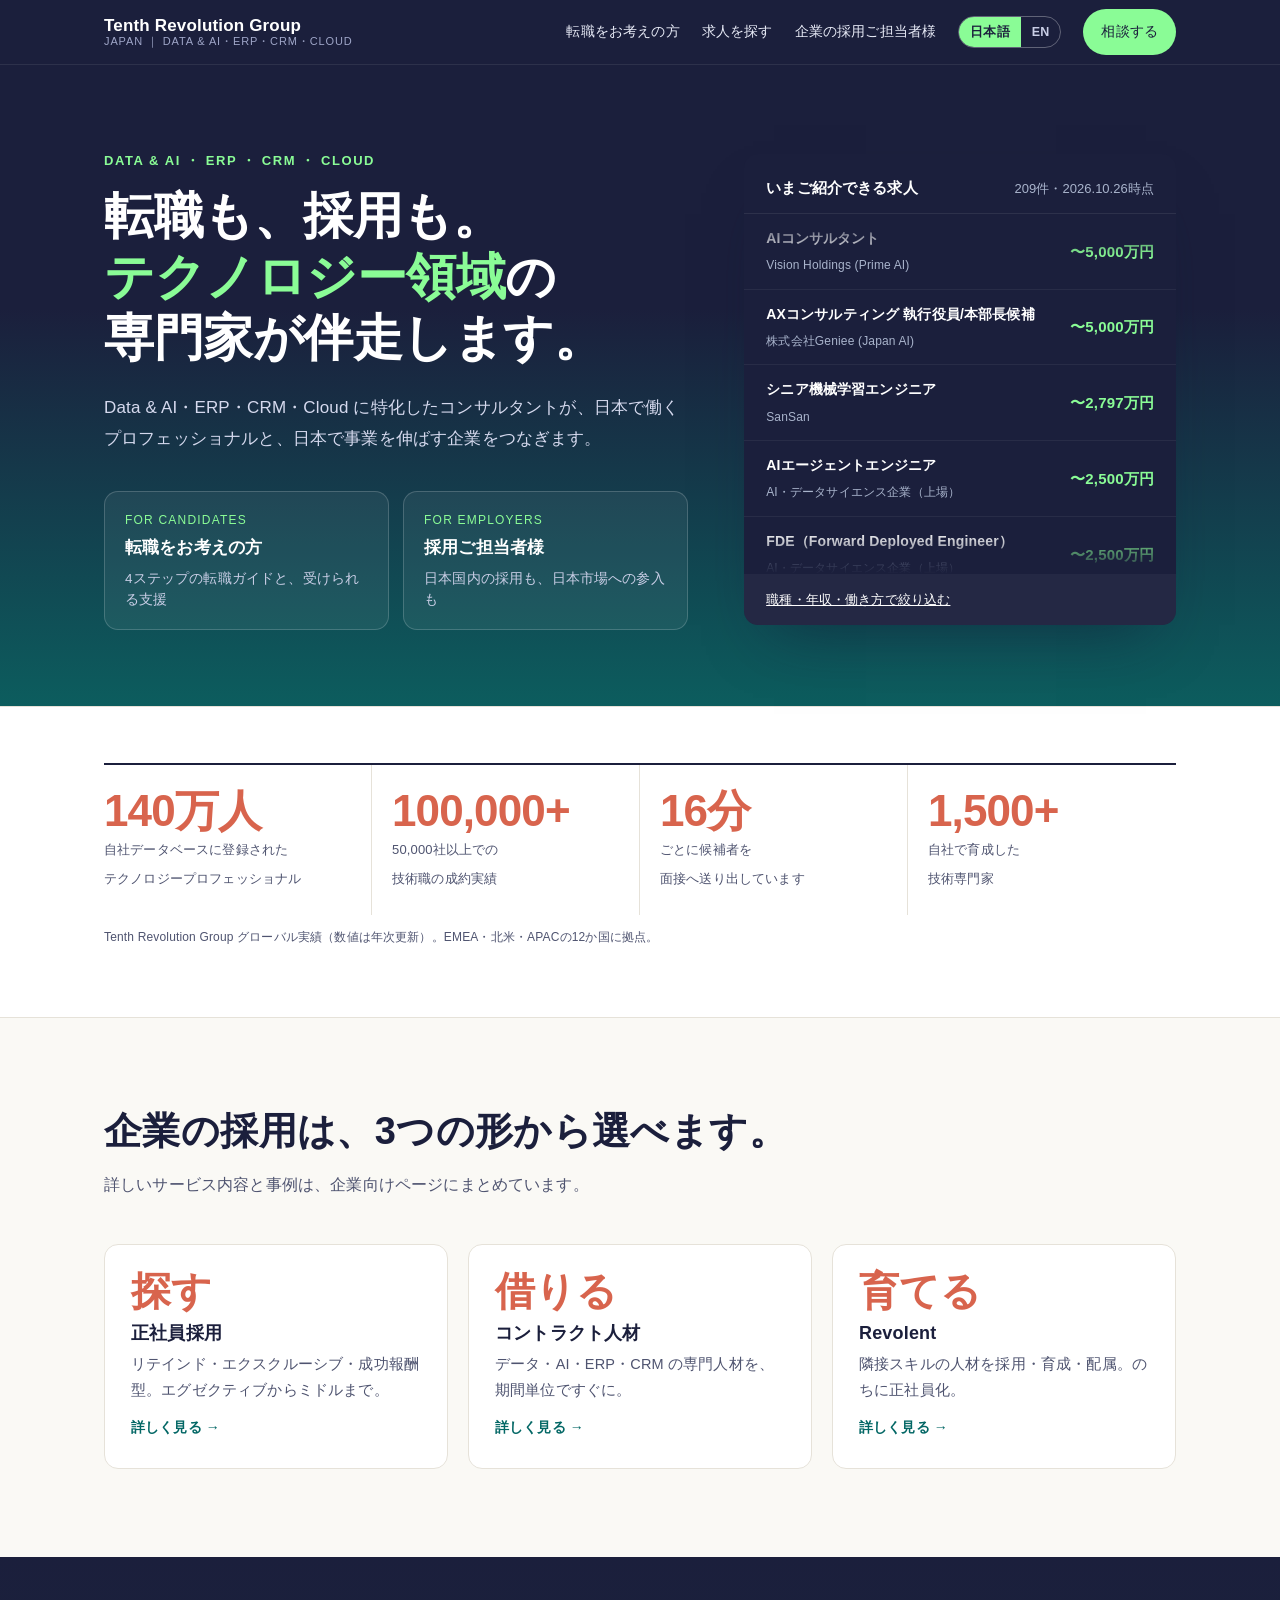
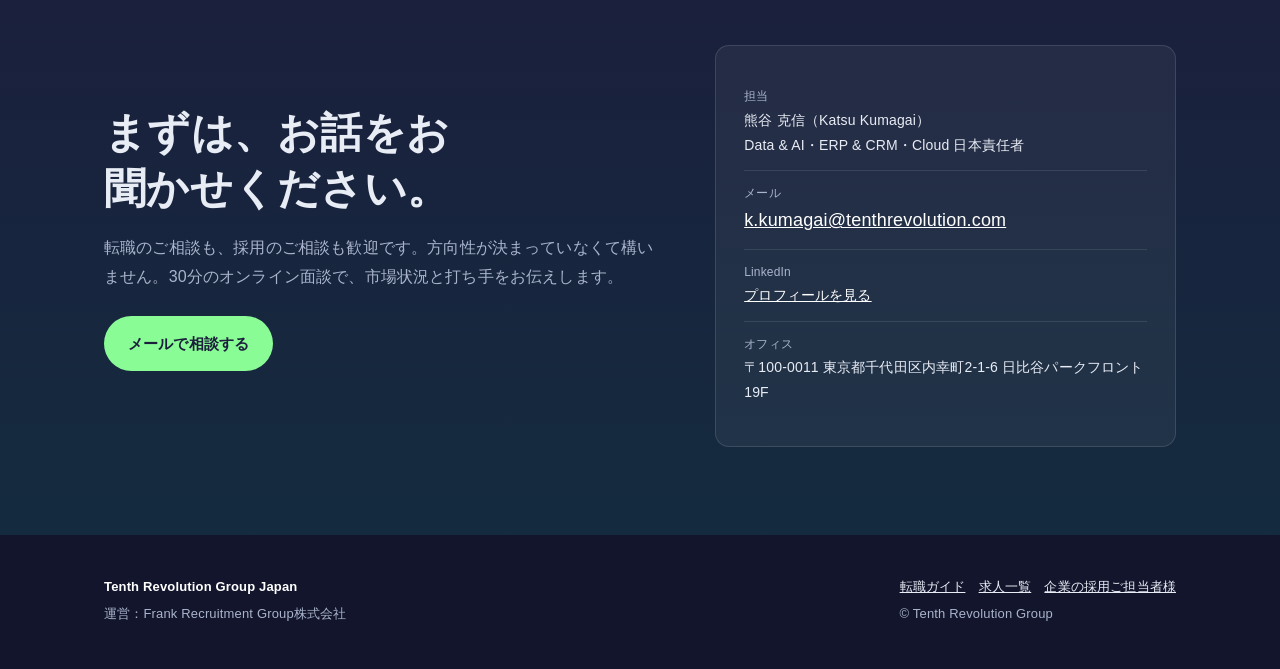
==== commit f37b01d3: "Add files via upload" ====
--- a/index.html
+++ b/index.html
@@ -9,8 +9,7 @@
 <meta property="og:type" content="website">
 <link rel="alternate" hreflang="ja" href="index.html">
 <link rel="alternate" hreflang="en" href="en/index.html">
-<link rel="preconnect" href="https://fonts.googleapis.com"><link rel="preconnect" href="https://fonts.gstatic.com" crossorigin>
-<link href="https://fonts.googleapis.com/css2?family=Figtree:wght@500;600;700&family=Zen+Kaku+Gothic+New:wght@400;500;700;900&display=swap" rel="stylesheet">
+
 <link rel="stylesheet" href="assets/style.css">
 </head>
 <body>
--- a/assets/style.css
+++ b/assets/style.css
@@ -16,12 +16,12 @@
   --radius-s:6px;
   --radius-l:14px;
   --wrap:1120px;
-  --jp:"Zen Kaku Gothic New",system-ui,"Hiragino Sans","Noto Sans JP",sans-serif;
-  --num:"Figtree","Zen Kaku Gothic New",system-ui,sans-serif;
+  --jp:"Helvetica Neue",Helvetica,Arial,"Hiragino Kaku Gothic ProN","Hiragino Sans","Yu Gothic Medium","Yu Gothic",Meiryo,sans-serif;
+  --num:"Helvetica Neue",Helvetica,Arial,sans-serif;
 }
 *{box-sizing:border-box}
 html{scroll-behavior:smooth}
-body{margin:0;background:var(--paper);color:var(--ink);font-family:var(--jp);font-size:16px;line-height:1.85;letter-spacing:.02em;-webkit-font-smoothing:antialiased}
+body{margin:0;background:var(--paper);color:var(--ink);font-family:var(--jp);font-size:16px;line-height:1.8;letter-spacing:.01em;-webkit-font-smoothing:antialiased}
 img{max-width:100%}
 a{color:var(--teal)}
 a:focus-visible,button:focus-visible,input:focus-visible,select:focus-visible,summary:focus-visible{outline:3px solid var(--teal);outline-offset:2px;border-radius:4px}
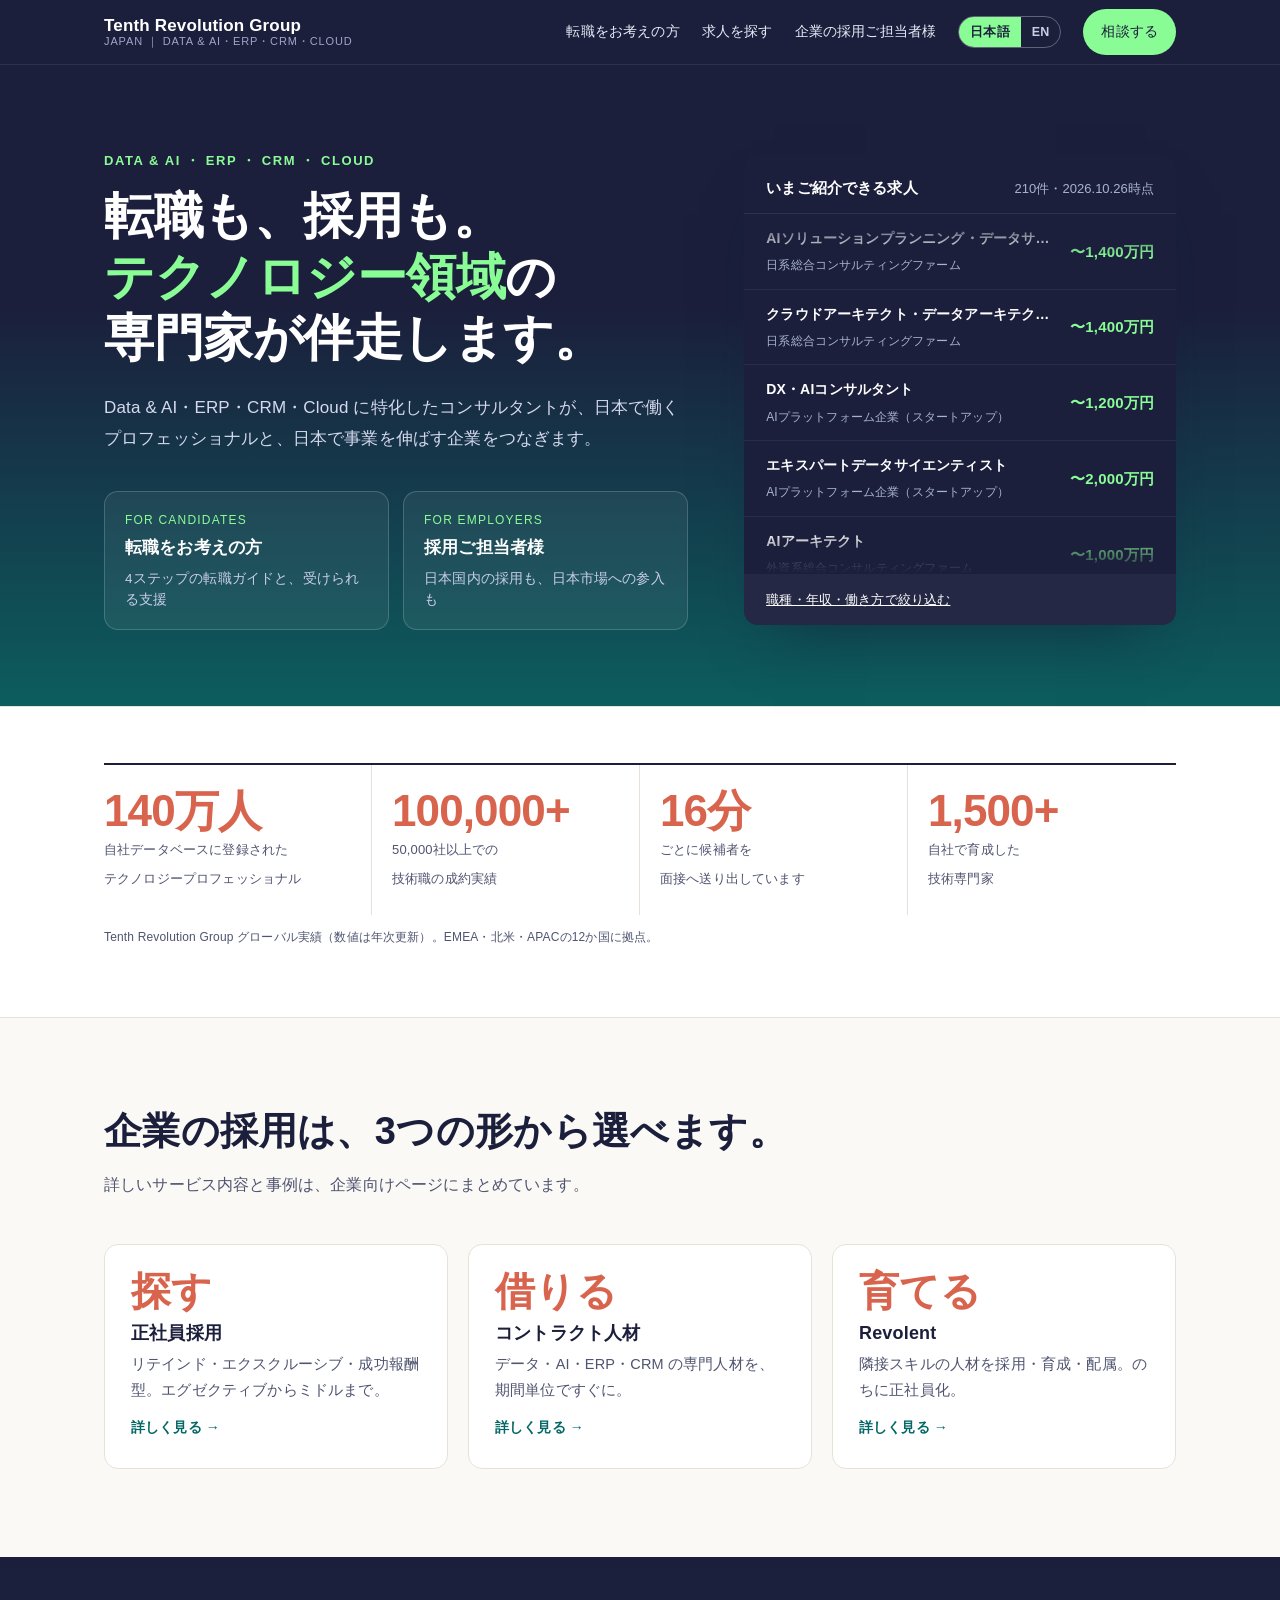
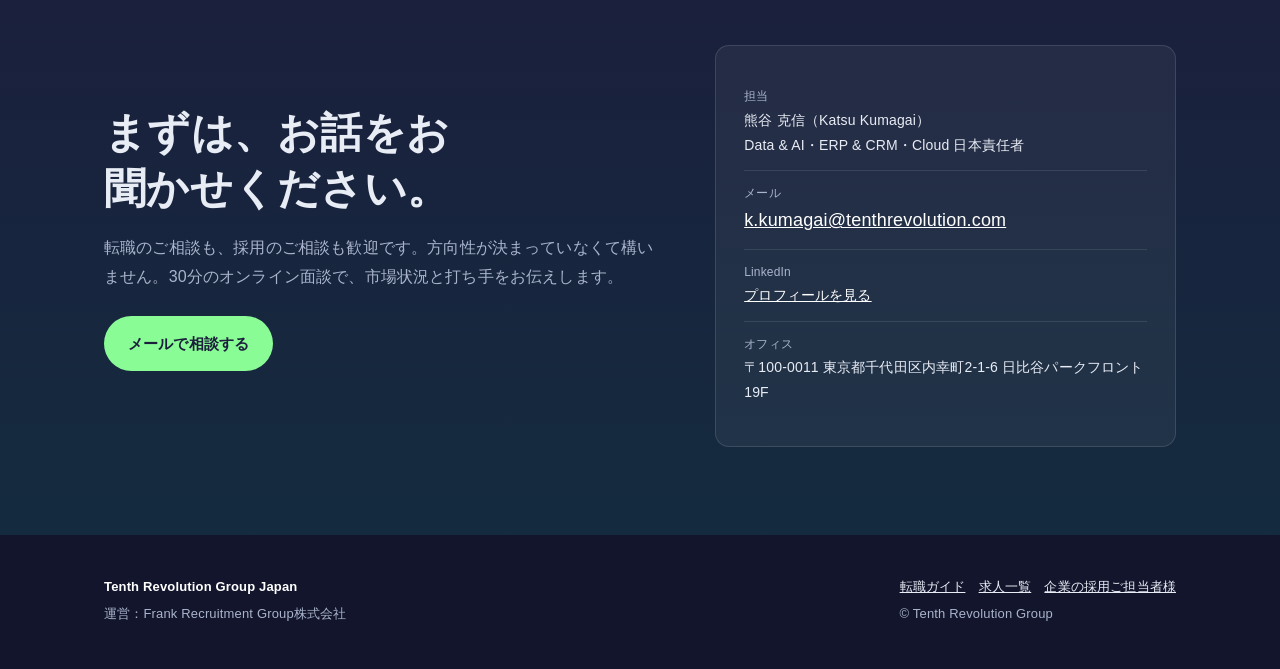
==== commit 85ea301d: "Add files via upload" ====
--- a/index.html
+++ b/index.html
@@ -117,6 +117,8 @@
 <script src="data/jobs.js"></script>
 <script src="assets/data-loader.js"></script>
 <script src="assets/site.js"></script>
+<script src="assets/auth-config.js"></script>
+<script src="assets/auth.js"></script>
 
 </body>
 </html>
--- a/assets/style.css
+++ b/assets/style.css
@@ -425,3 +425,18 @@
 .ocard p{font-size:14.5px;color:var(--ink-2);margin:0 0 14px}
 @media (max-width:900px){.ogrid{grid-template-columns:1fr}}
 .pattern[hidden]{display:none}
+
+/* ===== ログイン ===== */
+.loginbtn{font:inherit;font-size:14px;font-weight:600;color:var(--ink);background:transparent;border:1px solid var(--line);border-radius:999px;padding:6px 14px;cursor:pointer}
+.loginbtn:hover{border-color:var(--teal);color:var(--teal)}
+.loginbtn.on{background:var(--teal-soft);border-color:var(--teal);color:var(--teal)}
+.login-modal{position:fixed;inset:0;background:rgba(27,31,60,.55);display:grid;place-items:center;z-index:100;padding:16px}
+.login-card{position:relative;background:#fff;border-radius:16px;padding:32px 28px;max-width:420px;width:100%;box-shadow:0 20px 60px rgba(0,0,0,.3)}
+.login-card h2{margin:0 0 10px;font-size:22px}
+.login-card p{margin:0 0 18px;font-size:14px;color:var(--ink-2);line-height:1.7}
+.login-card .lm-x{position:absolute;right:12px;top:8px;border:0;background:none;font-size:26px;line-height:1;cursor:pointer;color:var(--ink-2)}
+.login-card .lm-msg{margin:14px 0 0;min-height:1.4em;font-size:14px;color:var(--teal);font-weight:600}
+.jd-link{color:inherit;text-decoration:underline;text-decoration-color:var(--teal);text-underline-offset:3px}
+.jd-link:hover{color:var(--teal)}
+.jd-ico{color:var(--teal);font-size:.85em}
+@media (max-width:760px){.loginbtn{align-self:flex-start}}
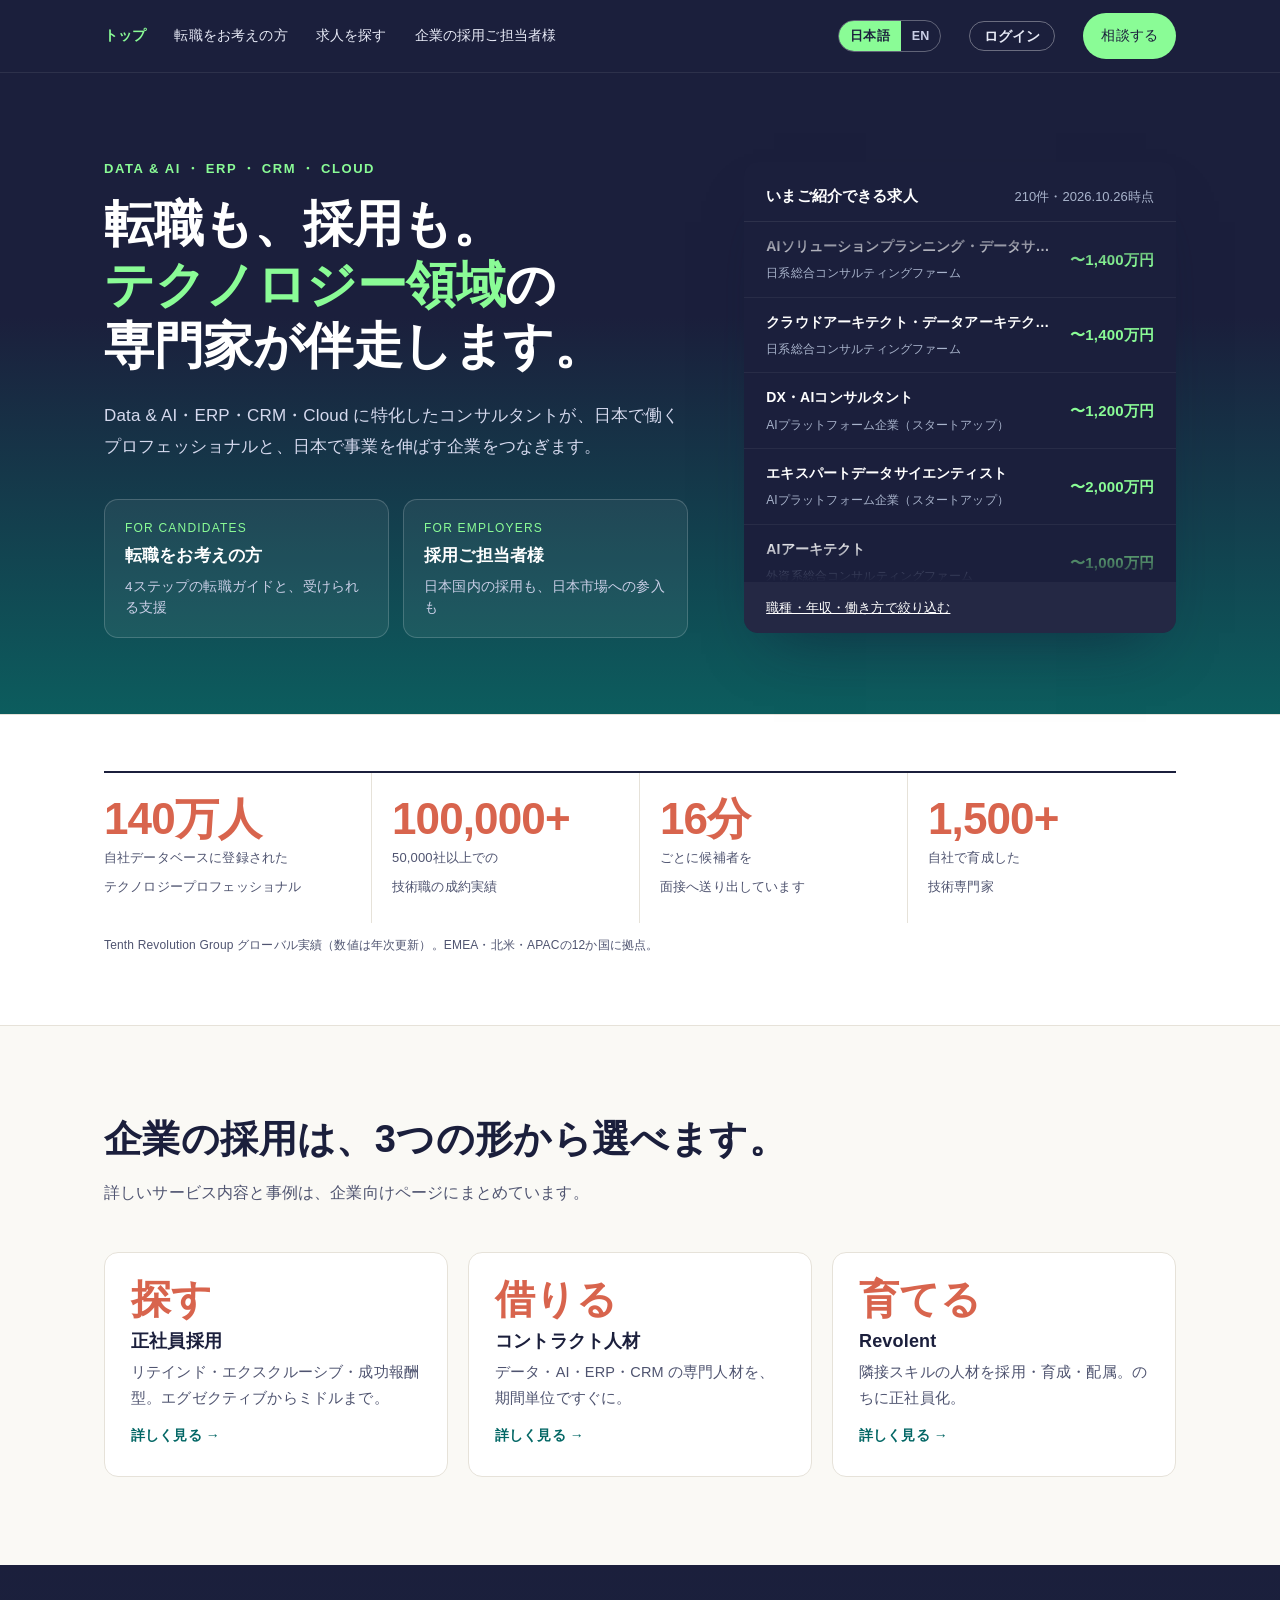
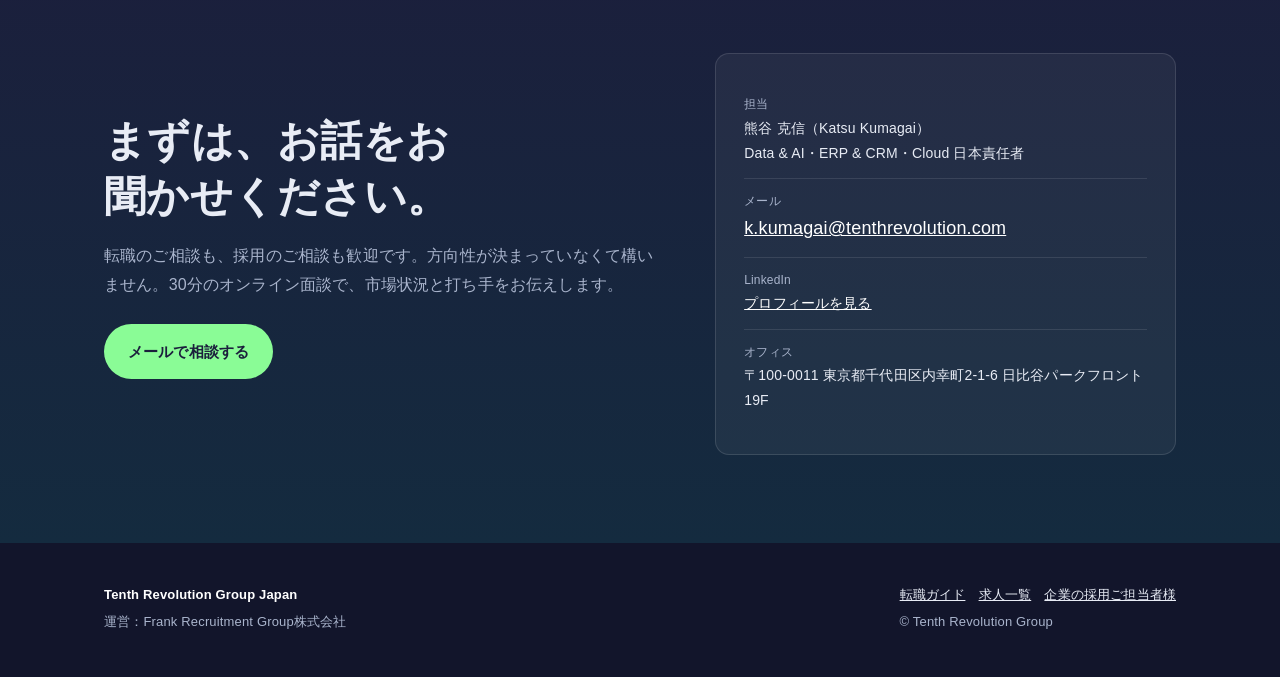
==== commit 644a9c31: "Add files via upload" ====
--- a/index.html
+++ b/index.html
@@ -17,14 +17,15 @@
 
 <header class="site-head">
   <div class="wrap">
-    <a class="brand" href="index.html"><span>Tenth Revolution Group</span><small>JAPAN ｜ DATA &amp; AI・ERP・CRM・CLOUD</small></a>
     <button class="menu-toggle" aria-expanded="false" aria-controls="nav">メニュー</button>
+    <a class="btn btn-primary btn-sm head-cta" href="#contact">相談する</a>
     <nav class="nav" id="nav">
+      <a href="index.html" aria-current="page">トップ</a>
       <a href="job-change.html">転職をお考えの方</a>
       <a href="jobs.html">求人を探す</a>
       <a href="hiring.html">企業の採用ご担当者様</a>
       <span class="lang" role="group" aria-label="Language"><a href="index.html" hreflang="ja" lang="ja" class="on">日本語</a><a href="en/index.html" hreflang="en" lang="en">EN</a></span>
-      <a class="btn btn-primary btn-sm" href="#contact">相談する</a>
+      <a class="btn btn-primary btn-sm nav-cta" href="#contact">相談する</a>
     </nav>
   </div>
 </header>
--- a/assets/style.css
+++ b/assets/style.css
@@ -440,3 +440,31 @@
 .jd-link:hover{color:var(--teal)}
 .jd-ico{color:var(--teal);font-size:.85em}
 @media (max-width:760px){.loginbtn{align-self:flex-start}}
+/* login button on dark header */
+.site-head .loginbtn{color:#E8EBF7;border-color:rgba(255,255,255,.35);white-space:nowrap;padding:6px 14px;line-height:1.2}
+.site-head .loginbtn:hover{color:var(--mint);border-color:var(--mint)}
+.site-head .loginbtn.on{background:rgba(255,255,255,.1);border-color:var(--mint);color:var(--mint)}
+
+/* ===== Header v3: ロゴ削除・余白・モバイル ===== */
+.site-head .wrap{height:72px;gap:20px}
+.nav{margin-left:0;flex:1;gap:28px}
+.nav a{white-space:nowrap}
+.nav .lang{margin-left:auto}
+.head-cta{display:none}
+@media (max-width:1080px){.nav{gap:20px}}
+@media (max-width:820px){
+  .site-head .wrap{height:60px;justify-content:space-between}
+  .menu-toggle{display:block;margin-left:0;min-height:40px;padding:6px 14px}
+  .head-cta{display:inline-flex}
+  .nav-cta{display:none}
+  .nav{position:absolute;top:60px;flex:none;gap:4px;padding:8px 24px 20px}
+  .nav > a:not(.btn){padding:12px 0;font-size:16px;width:100%;border-bottom:1px solid rgba(255,255,255,.08)}
+  .nav .lang{margin:12px 0 4px}
+  .nav .lang a{width:auto;padding:7px 16px;border:0;font-size:14px;white-space:nowrap}
+  .nav .loginbtn{margin-top:8px;min-height:40px}
+}
+@media (max-width:640px){
+  .filters .f-row select{flex:1 1 calc(50% - 5px);width:auto;min-width:0;max-width:none;min-height:42px}
+  .filters .f-row input[type=search],.filters .f-row input[type=text]{flex:1 1 100%;min-height:42px}
+  .f-salary{flex:1 1 100%}
+}
